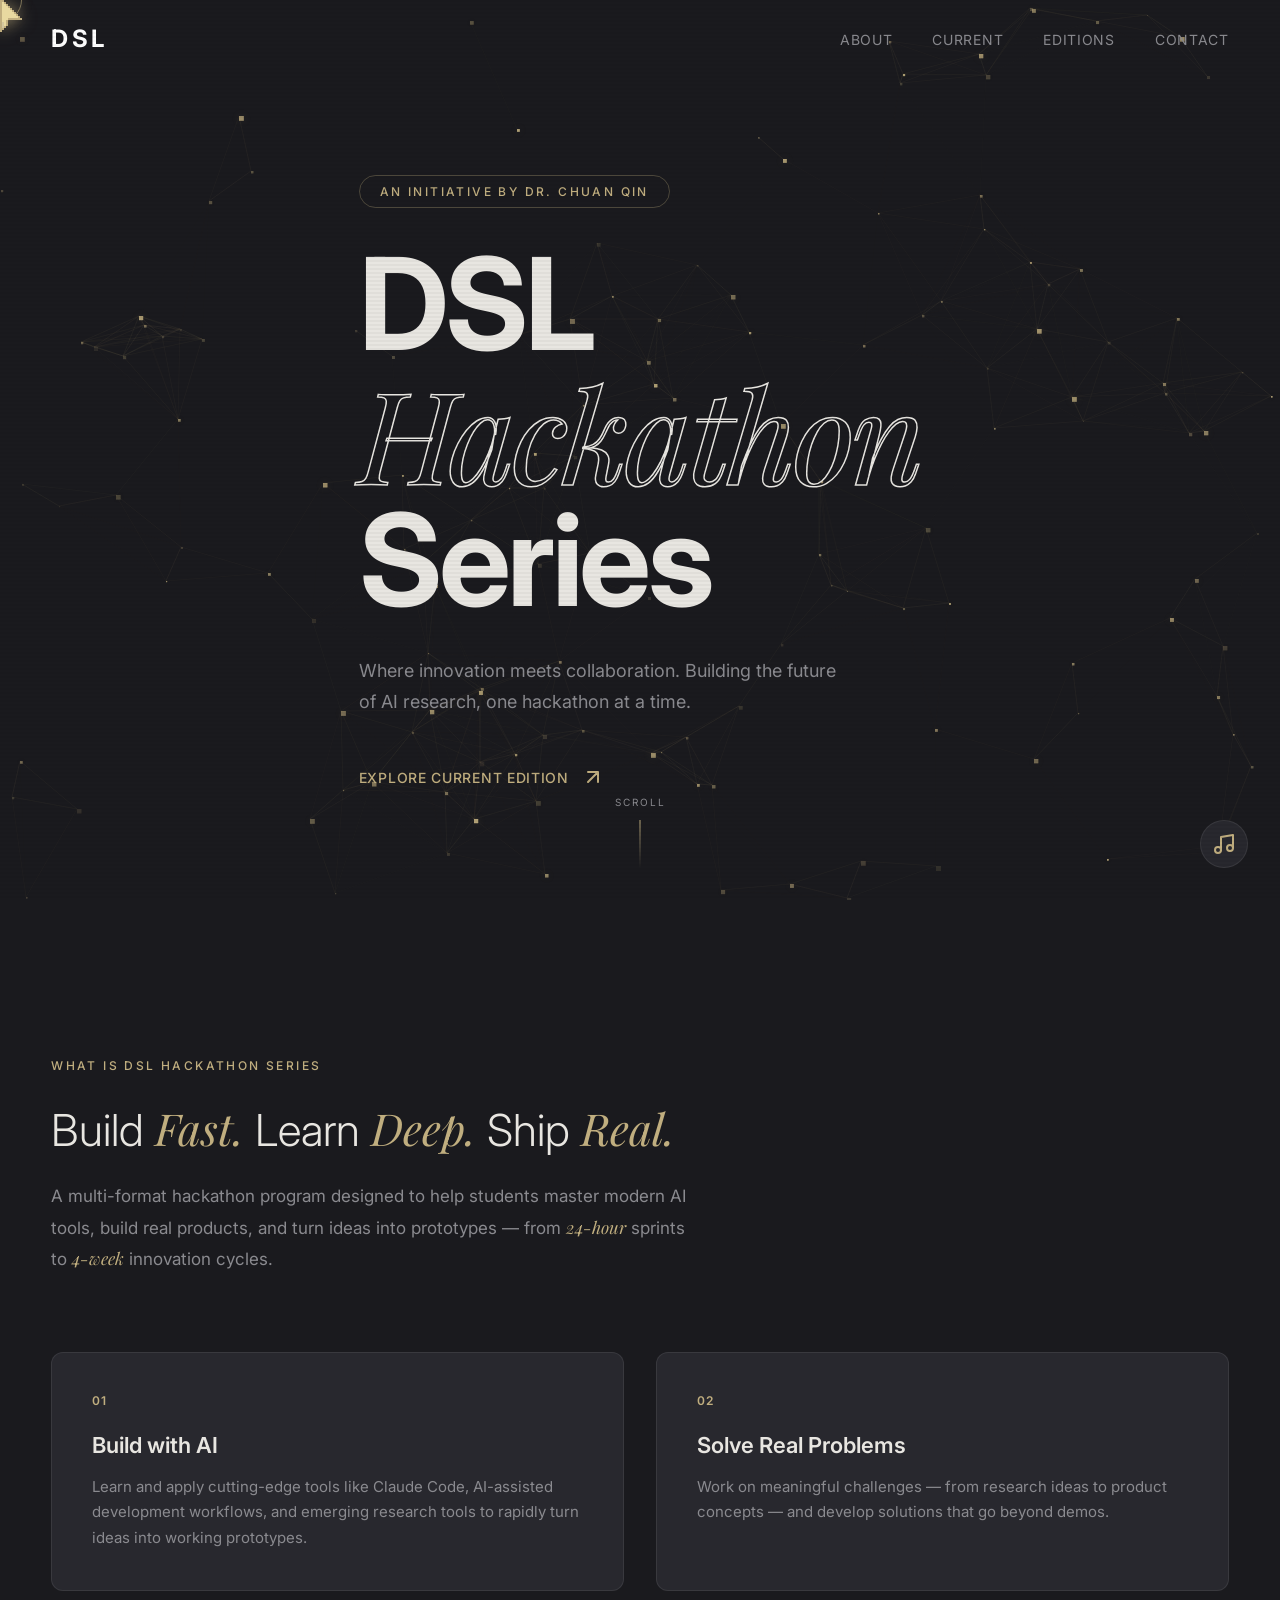
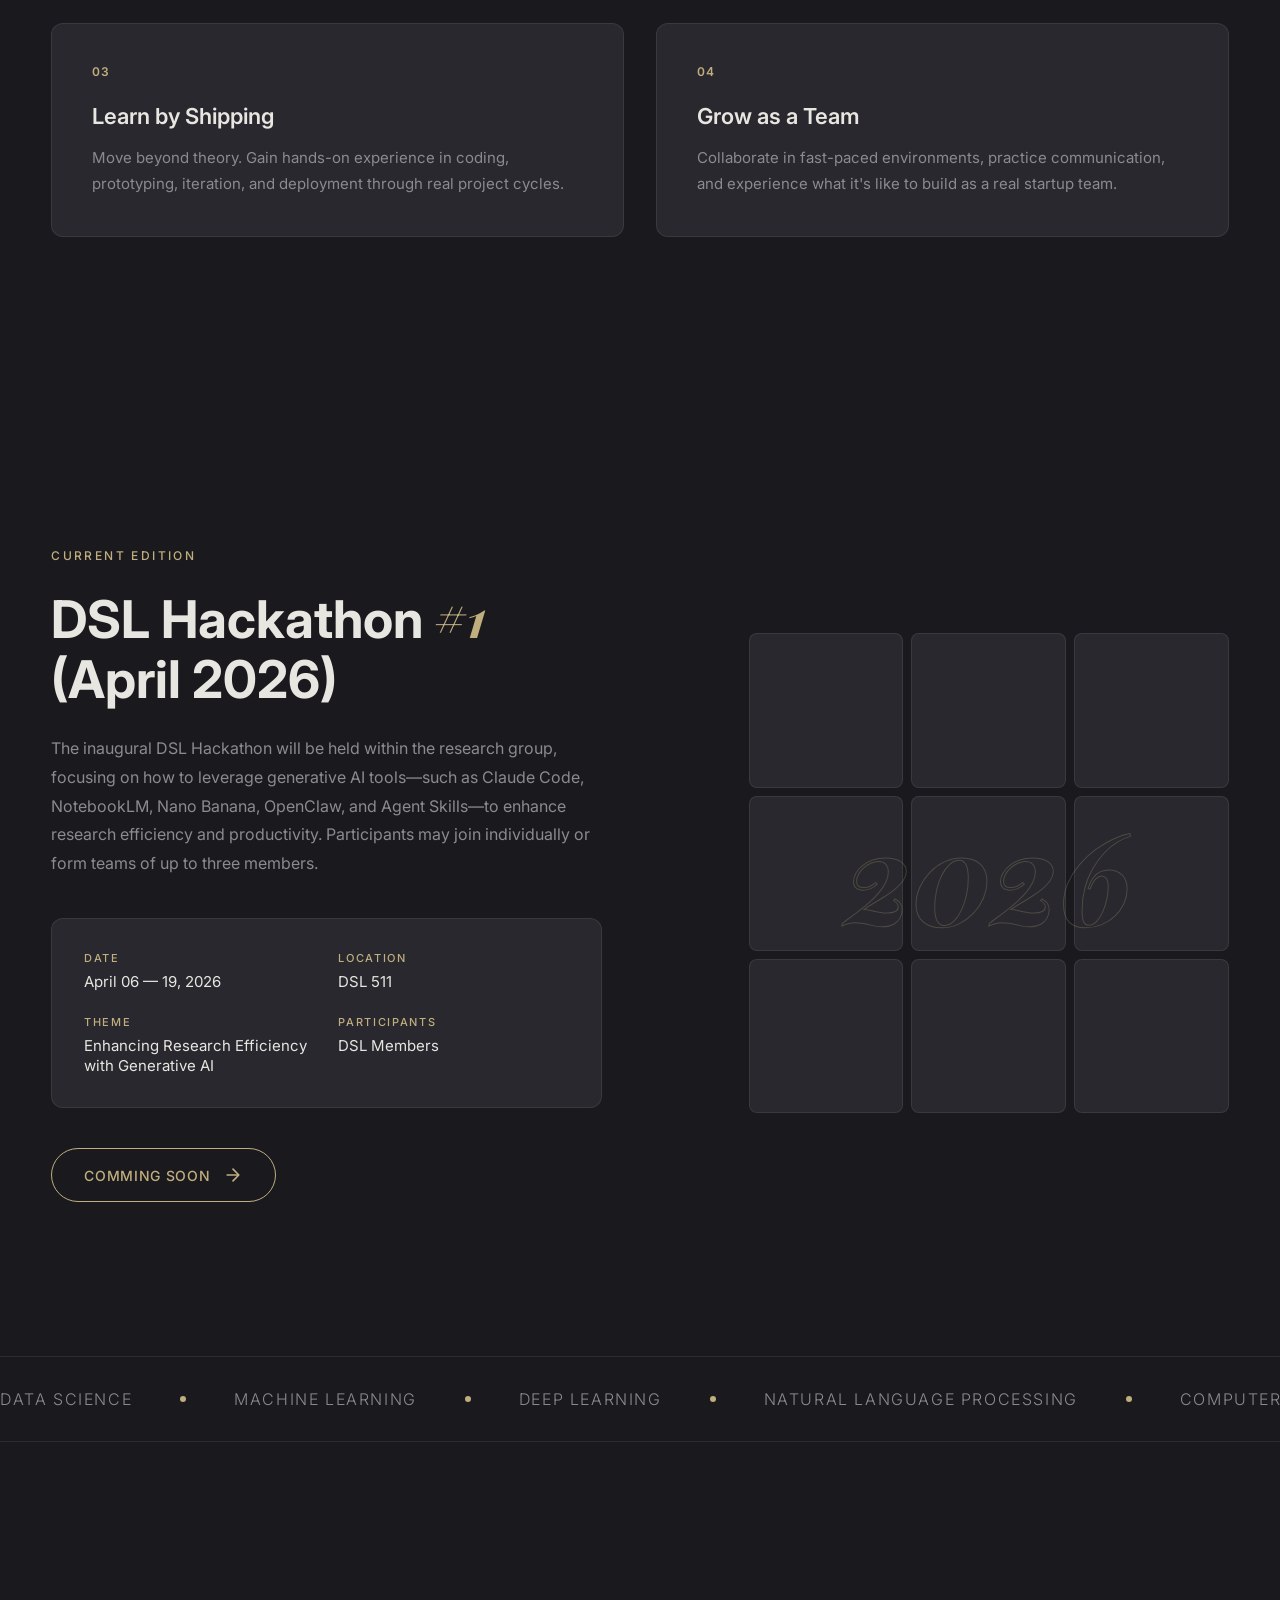
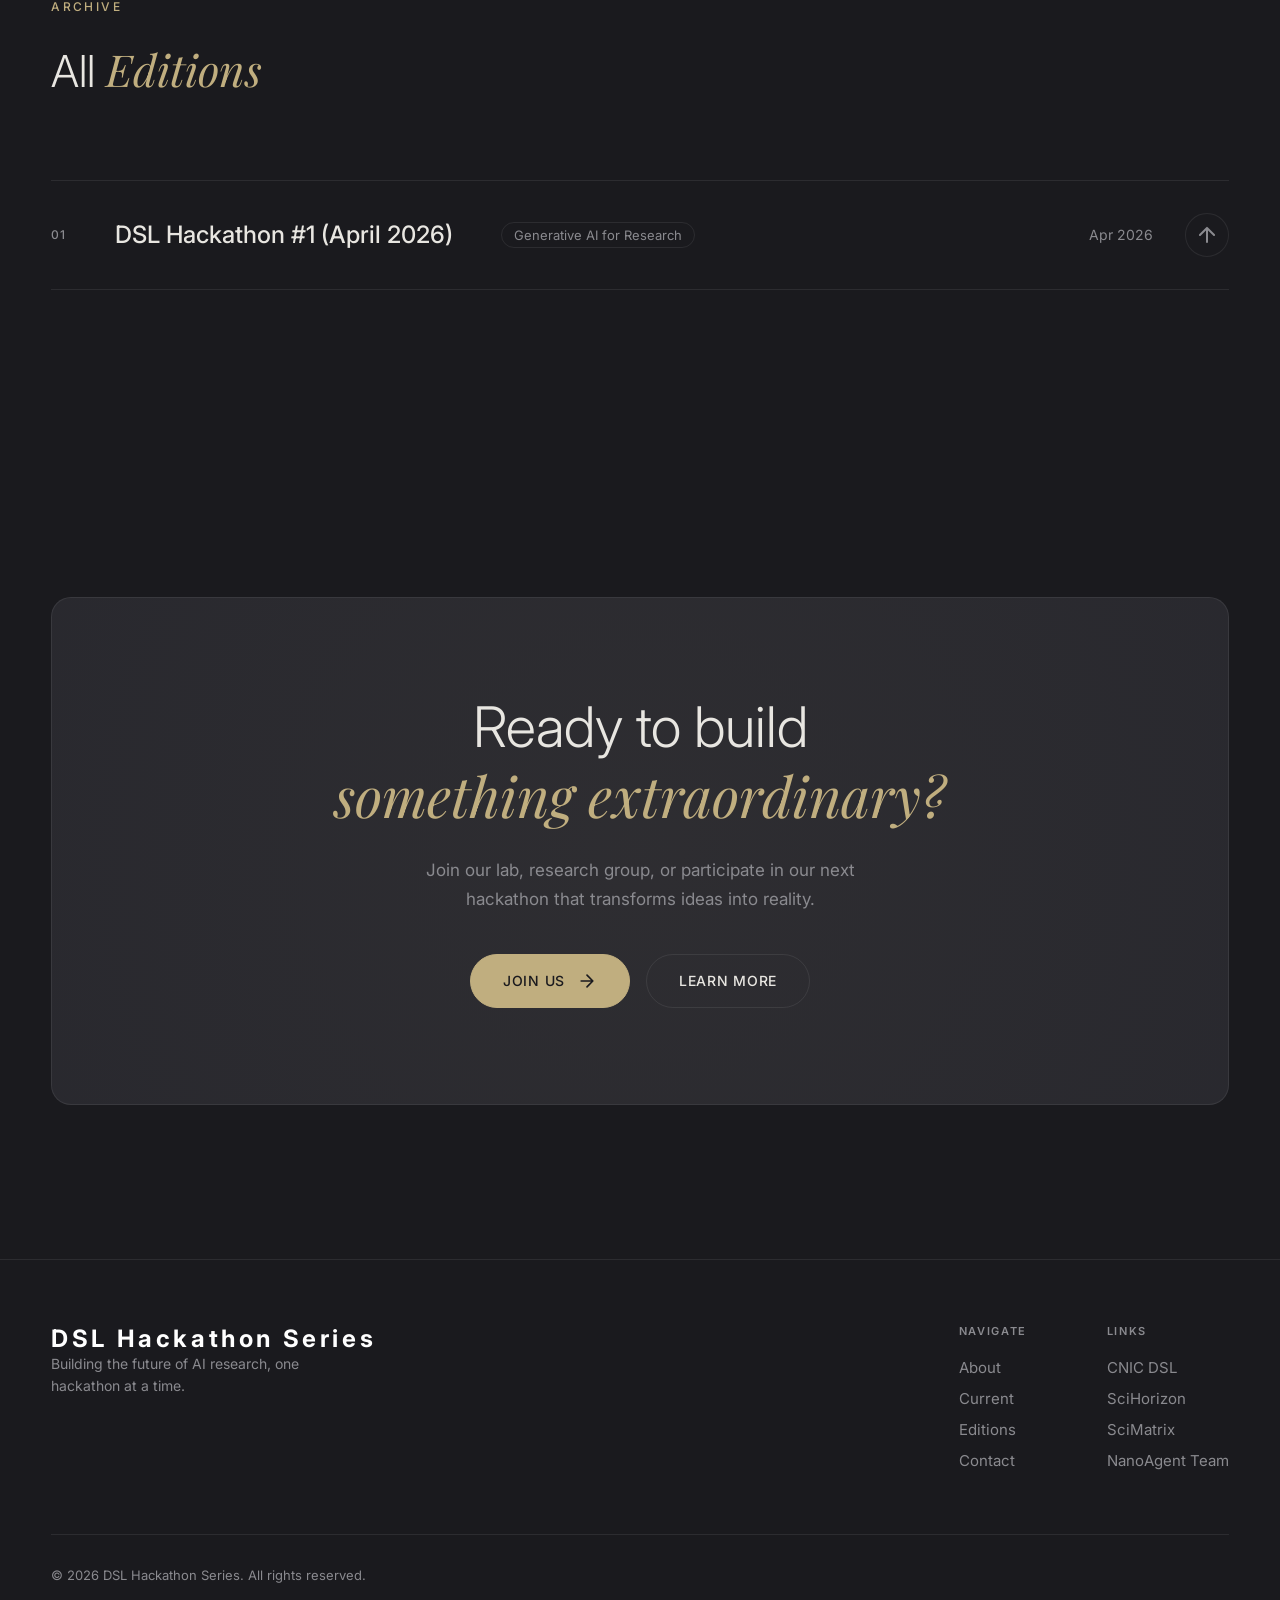
==== index.html @ d3793df6 "Add edition detail page for Hackathon #1 - Create editions/1.html with hero, placeholder cover image" ====
<!DOCTYPE html>
<html lang="en">
<head>
  <meta charset="UTF-8">
  <meta name="viewport" content="width=device-width, initial-scale=1.0">
  <title>DSL Hackathon Series</title>
  <link rel="stylesheet" href="assets/css/style.css">
  <link rel="preconnect" href="https://fonts.googleapis.com">
  <link rel="preconnect" href="https://fonts.gstatic.com" crossorigin>
  <link href="https://fonts.googleapis.com/css2?family=Inter:wght@300;400;500;600;700&family=Playfair+Display:ital,wght@0,400;0,700;1,400&display=swap" rel="stylesheet">
</head>
<body>
  <!-- Pixel Arrow Cursor -->
  <div class="cursor-pixel" id="cursorPixel">
    <svg viewBox="0 0 12 18" fill="none" xmlns="http://www.w3.org/2000/svg" shape-rendering="crispEdges">
      <!-- Classic arrow cursor — gold pixel style, tip at (1,0) -->
      <rect x="1" y="0" width="1" height="1" fill="#C0AE7F"/>
      <rect x="1" y="1" width="1" height="1" fill="#C0AE7F"/>
      <rect x="2" y="1" width="1" height="1" fill="#C0AE7F"/>
      <rect x="1" y="2" width="1" height="1" fill="#C0AE7F"/>
      <rect x="2" y="2" width="1" height="1" fill="#e8d9a0"/>
      <rect x="3" y="2" width="1" height="1" fill="#C0AE7F"/>
      <rect x="1" y="3" width="1" height="1" fill="#C0AE7F"/>
      <rect x="2" y="3" width="1" height="1" fill="#e8d9a0"/>
      <rect x="3" y="3" width="1" height="1" fill="#e8d9a0"/>
      <rect x="4" y="3" width="1" height="1" fill="#C0AE7F"/>
      <rect x="1" y="4" width="1" height="1" fill="#C0AE7F"/>
      <rect x="2" y="4" width="1" height="1" fill="#e8d9a0"/>
      <rect x="3" y="4" width="1" height="1" fill="#e8d9a0"/>
      <rect x="4" y="4" width="1" height="1" fill="#e8d9a0"/>
      <rect x="5" y="4" width="1" height="1" fill="#C0AE7F"/>
      <rect x="1" y="5" width="1" height="1" fill="#C0AE7F"/>
      <rect x="2" y="5" width="1" height="1" fill="#e8d9a0"/>
      <rect x="3" y="5" width="1" height="1" fill="#e8d9a0"/>
      <rect x="4" y="5" width="1" height="1" fill="#e8d9a0"/>
      <rect x="5" y="5" width="1" height="1" fill="#e8d9a0"/>
      <rect x="6" y="5" width="1" height="1" fill="#C0AE7F"/>
      <rect x="1" y="6" width="1" height="1" fill="#C0AE7F"/>
      <rect x="2" y="6" width="1" height="1" fill="#e8d9a0"/>
      <rect x="3" y="6" width="1" height="1" fill="#e8d9a0"/>
      <rect x="4" y="6" width="1" height="1" fill="#e8d9a0"/>
      <rect x="5" y="6" width="1" height="1" fill="#e8d9a0"/>
      <rect x="6" y="6" width="1" height="1" fill="#e8d9a0"/>
      <rect x="7" y="6" width="1" height="1" fill="#C0AE7F"/>
      <rect x="1" y="7" width="1" height="1" fill="#C0AE7F"/>
      <rect x="2" y="7" width="1" height="1" fill="#e8d9a0"/>
      <rect x="3" y="7" width="1" height="1" fill="#e8d9a0"/>
      <rect x="4" y="7" width="1" height="1" fill="#e8d9a0"/>
      <rect x="5" y="7" width="1" height="1" fill="#e8d9a0"/>
      <rect x="6" y="7" width="1" height="1" fill="#e8d9a0"/>
      <rect x="7" y="7" width="1" height="1" fill="#e8d9a0"/>
      <rect x="8" y="7" width="1" height="1" fill="#C0AE7F"/>
      <rect x="1" y="8" width="1" height="1" fill="#C0AE7F"/>
      <rect x="2" y="8" width="1" height="1" fill="#e8d9a0"/>
      <rect x="3" y="8" width="1" height="1" fill="#e8d9a0"/>
      <rect x="4" y="8" width="1" height="1" fill="#e8d9a0"/>
      <rect x="5" y="8" width="1" height="1" fill="#e8d9a0"/>
      <rect x="6" y="8" width="1" height="1" fill="#e8d9a0"/>
      <rect x="7" y="8" width="1" height="1" fill="#e8d9a0"/>
      <rect x="8" y="8" width="1" height="1" fill="#e8d9a0"/>
      <rect x="9" y="8" width="1" height="1" fill="#C0AE7F"/>
      <rect x="1" y="9" width="1" height="1" fill="#C0AE7F"/>
      <rect x="2" y="9" width="1" height="1" fill="#e8d9a0"/>
      <rect x="3" y="9" width="1" height="1" fill="#e8d9a0"/>
      <rect x="4" y="9" width="1" height="1" fill="#e8d9a0"/>
      <rect x="5" y="9" width="1" height="1" fill="#e8d9a0"/>
      <rect x="6" y="9" width="1" height="1" fill="#e8d9a0"/>
      <rect x="7" y="9" width="1" height="1" fill="#e8d9a0"/>
      <rect x="8" y="9" width="1" height="1" fill="#e8d9a0"/>
      <rect x="9" y="9" width="1" height="1" fill="#e8d9a0"/>
      <rect x="10" y="9" width="1" height="1" fill="#C0AE7F"/>
      <!-- Bottom of arrow body — collapses back -->
      <rect x="1" y="10" width="1" height="1" fill="#C0AE7F"/>
      <rect x="2" y="10" width="1" height="1" fill="#e8d9a0"/>
      <rect x="3" y="10" width="1" height="1" fill="#e8d9a0"/>
      <rect x="4" y="10" width="1" height="1" fill="#e8d9a0"/>
      <rect x="5" y="10" width="1" height="1" fill="#C0AE7F"/>
      <rect x="6" y="10" width="1" height="1" fill="#C0AE7F"/>
      <rect x="7" y="10" width="1" height="1" fill="#C0AE7F"/>
      <rect x="8" y="10" width="1" height="1" fill="#C0AE7F"/>
      <rect x="9" y="10" width="1" height="1" fill="#C0AE7F"/>
      <rect x="10" y="10" width="1" height="1" fill="#C0AE7F"/>
      <rect x="11" y="10" width="1" height="1" fill="#C0AE7F"/>
      <!-- Tail shaft -->
      <rect x="1" y="11" width="1" height="1" fill="#C0AE7F"/>
      <rect x="2" y="11" width="1" height="1" fill="#e8d9a0"/>
      <rect x="3" y="11" width="1" height="1" fill="#e8d9a0"/>
      <rect x="4" y="11" width="1" height="1" fill="#C0AE7F"/>
      <rect x="1" y="12" width="1" height="1" fill="#C0AE7F"/>
      <rect x="2" y="12" width="1" height="1" fill="#d4c79e"/>
      <rect x="3" y="12" width="1" height="1" fill="#e8d9a0"/>
      <rect x="4" y="12" width="1" height="1" fill="#C0AE7F"/>
      <rect x="1" y="13" width="1" height="1" fill="#C0AE7F"/>
      <rect x="2" y="13" width="1" height="1" fill="#d4c79e"/>
      <rect x="3" y="13" width="1" height="1" fill="#e8d9a0"/>
      <rect x="4" y="13" width="1" height="1" fill="#C0AE7F"/>
      <rect x="1" y="14" width="1" height="1" fill="#C0AE7F"/>
      <rect x="2" y="14" width="1" height="1" fill="#d4c79e"/>
      <rect x="3" y="14" width="1" height="1" fill="#C0AE7F"/>
      <rect x="1" y="15" width="1" height="1" fill="#C0AE7F"/>
      <rect x="2" y="15" width="1" height="1" fill="#C0AE7F"/>
      <rect x="1" y="16" width="1" height="1" fill="#C0AE7F"/>
    </svg>
  </div>
  <!-- Cursor ring follower -->
  <div class="cursor-follower" id="cursorFollower"></div>
  <!-- Cursor trail dots -->
  <div id="cursorTrailContainer"></div>

  <!-- Navigation -->
  <header class="header" id="header">
    <nav class="nav">
      <a href="https://www.bigdatamining.cn/" target="_blank" rel="noopener" class="nav__logo">
        <span class="nav__logo-text">DSL</span>
      </a>
      <ul class="nav__links">
        <li><a href="#about" class="nav__link">About</a></li>
        <li><a href="#current" class="nav__link">Current</a></li>
        <li><a href="#editions" class="nav__link">Editions</a></li>
        <li><a href="#contact" class="nav__link">Contact</a></li>
      </ul>
      <button class="nav__menu-btn" id="menuBtn" aria-label="Toggle menu">
        <span></span>
        <span></span>
      </button>
    </nav>
  </header>

  <!-- Mobile Menu Overlay -->
  <div class="mobile-menu" id="mobileMenu">
    <ul class="mobile-menu__links">
      <li><a href="#about" class="mobile-menu__link">About</a></li>
      <li><a href="#current" class="mobile-menu__link">Current</a></li>
      <li><a href="#editions" class="mobile-menu__link">Editions</a></li>
      <li><a href="#contact" class="mobile-menu__link">Contact</a></li>
    </ul>
  </div>

  <!-- Hero Section -->
  <section class="hero" id="hero">
    <div class="hero__bg">
      <canvas id="heroCanvas"></canvas>
    </div>
    <div class="hero__content">
      <a href="https://dylan-qin.github.io/" target="_blank" rel="noopener" class="hero__label reveal-up">An initiative by Dr. Chuan Qin</a>
      <h1 class="hero__title">
        <span class="reveal-up" style="--delay: 0.1s">DSL</span>
        <span class="reveal-up hero__title--outline" style="--delay: 0.2s">Hackathon</span>
        <span class="reveal-up" style="--delay: 0.3s">Series</span>
      </h1>
      <p class="hero__subtitle reveal-up" style="--delay: 0.5s">
        Where innovation meets collaboration. Building the future of AI research, one hackathon at a time.
      </p>
      <a href="#current" class="hero__cta reveal-up" style="--delay: 0.7s">
        <span>Explore Current Edition</span>
        <svg width="24" height="24" viewBox="0 0 24 24" fill="none">
          <path d="M7 17L17 7M17 7H7M17 7V17" stroke="currentColor" stroke-width="2" stroke-linecap="round" stroke-linejoin="round"/>
        </svg>
      </a>
    </div>
    <div class="hero__scroll-indicator">
      <span>Scroll</span>
      <div class="hero__scroll-line"></div>
    </div>
  </section>

  <!-- About Section -->
  <section class="section about" id="about">
    <div class="container">
      <div class="section__header">
        <span class="section__label reveal-up">What is DSL Hackathon Series</span>
        <h2 class="section__title reveal-up" style="--delay: 0.1s">
          Build <em>Fast.</em> Learn <em>Deep.</em> Ship <em>Real.</em>
        </h2>
        <p class="section__desc reveal-up" style="--delay: 0.15s">
          A multi-format hackathon program designed to help students master modern AI tools, build real products, and turn ideas into prototypes — from <em>24-hour</em> sprints to <em>4-week</em> innovation cycles.
        </p>
      </div>
      <div class="about__grid">
        <div class="about__card reveal-up" style="--delay: 0.2s">
          <div class="about__card-number">01</div>
          <h3 class="about__card-title">Build with AI</h3>
          <p class="about__card-text">Learn and apply cutting-edge tools like Claude Code, AI-assisted development workflows, and emerging research tools to rapidly turn ideas into working prototypes.</p>
        </div>
        <div class="about__card reveal-up" style="--delay: 0.3s">
          <div class="about__card-number">02</div>
          <h3 class="about__card-title">Solve Real Problems</h3>
          <p class="about__card-text">Work on meaningful challenges — from research ideas to product concepts — and develop solutions that go beyond demos.</p>
        </div>
        <div class="about__card reveal-up" style="--delay: 0.4s">
          <div class="about__card-number">03</div>
          <h3 class="about__card-title">Learn by Shipping</h3>
          <p class="about__card-text">Move beyond theory. Gain hands-on experience in coding, prototyping, iteration, and deployment through real project cycles.</p>
        </div>
        <div class="about__card reveal-up" style="--delay: 0.5s">
          <div class="about__card-number">04</div>
          <h3 class="about__card-title">Grow as a Team</h3>
          <p class="about__card-text">Collaborate in fast-paced environments, practice communication, and experience what it's like to build as a real startup team.</p>
        </div>
      </div>
    </div>
  </section>

  <!-- Current Hackathon Section -->
  <section class="section current" id="current">
    <div class="container">
      <div class="current__layout">
        <div class="current__info">
          <span class="section__label reveal-up">Current Edition</span>
          <h2 class="current__title reveal-up" style="--delay: 0.1s">
            DSL Hackathon <span class="text-gold">#1</span> (April 2026)
          </h2>
          <p class="current__desc reveal-up" style="--delay: 0.2s">
            The inaugural DSL Hackathon will be held within the research group, focusing on how to leverage generative AI tools—such as Claude Code, NotebookLM, Nano Banana, OpenClaw, and Agent Skills—to enhance research efficiency and productivity. Participants may join individually or form teams of up to three members.
          </p>
          <div class="current__details reveal-up" style="--delay: 0.3s">
            <div class="current__detail">
              <span class="current__detail-label">Date</span>
              <span class="current__detail-value">April 06 — 19, 2026</span>
            </div>
            <div class="current__detail">
              <span class="current__detail-label">Location</span>
              <span class="current__detail-value">DSL 511</span>
            </div>
            <div class="current__detail">
              <span class="current__detail-label">Theme</span>
              <span class="current__detail-value">Enhancing Research Efficiency with Generative AI</span>
            </div>
            <div class="current__detail">
              <span class="current__detail-label">Participants</span>
              <span class="current__detail-value">DSL Members</span>
            </div>
          </div>
          <a href="#" class="btn reveal-up" style="--delay: 0.4s">
            <!-- <span>Register Now</span> -->
             <span>Comming Soon</span>
            <svg width="20" height="20" viewBox="0 0 24 24" fill="none">
              <path d="M5 12H19M19 12L12 5M19 12L12 19" stroke="currentColor" stroke-width="2" stroke-linecap="round" stroke-linejoin="round"/>
            </svg>
          </a>
        </div>
        <div class="current__visual reveal-up" style="--delay: 0.3s">
          <div class="current__visual-inner">
            <div class="current__visual-grid">
              <div class="current__visual-cell" style="--i:0"></div>
              <div class="current__visual-cell" style="--i:1"></div>
              <div class="current__visual-cell" style="--i:2"></div>
              <div class="current__visual-cell" style="--i:3"></div>
              <div class="current__visual-cell" style="--i:4"></div>
              <div class="current__visual-cell" style="--i:5"></div>
              <div class="current__visual-cell" style="--i:6"></div>
              <div class="current__visual-cell" style="--i:7"></div>
              <div class="current__visual-cell" style="--i:8"></div>
            </div>
            <div class="current__visual-overlay">
              <span class="current__visual-year">2026</span>
            </div>
          </div>
        </div>
      </div>
    </div>
  </section>

  <!-- Marquee Section -->
  <section class="marquee">
    <div class="marquee__track">
      <div class="marquee__content">
        <span>Data Science</span>
        <span class="marquee__dot"></span>
        <span>Machine Learning</span>
        <span class="marquee__dot"></span>
        <span>Deep Learning</span>
        <span class="marquee__dot"></span>
        <span>Natural Language Processing</span>
        <span class="marquee__dot"></span>
        <span>Computer Vision</span>
        <span class="marquee__dot"></span>
        <span>AI Ethics</span>
        <span class="marquee__dot"></span>
        <span>Claude Code</span>
        <span class="marquee__dot"></span>
        <span>OpenAI Codex</span>
        <span class="marquee__dot"></span>
        <span>Multi-Agent Systems</span>
        <span class="marquee__dot"></span>
        <span>OpenClaw</span>
        <span class="marquee__dot"></span>
        <span>Large Foundation Model</span>
        <span class="marquee__dot"></span>
        <span>Embodied AI</span>
        <span class="marquee__dot"></span>
      </div>
    </div>
  </section>

  <!-- Editions Section -->
  <section class="section editions" id="editions">
    <div class="container">
      <div class="section__header">
        <span class="section__label reveal-up">Archive</span>
        <h2 class="section__title reveal-up" style="--delay: 0.1s">
          All <em>Editions</em>
        </h2>
      </div>
      <div class="editions__list">
        <a href="editions/1.html" class="edition-card reveal-up" style="--delay: 0.15s" data-year="2026">
          <div class="edition-card__left">
            <span class="edition-card__number">01</span>
            <h3 class="edition-card__title">DSL Hackathon #1 (April 2026)</h3>
            <span class="edition-card__theme">Generative AI for Research</span>
          </div>
          <div class="edition-card__right">
            <span class="edition-card__date">Apr 2026</span>
            <div class="edition-card__arrow">
              <svg width="24" height="24" viewBox="0 0 24 24" fill="none">
                <path d="M7 17L17 7M17 7H7M17 7V17" stroke="currentColor" stroke-width="2" stroke-linecap="round" stroke-linejoin="round"/>
              </svg>
            </div>
          </div>
        </a>
      </div>
    </div>
  </section>

  <!-- Stats Section
  <section class="section stats">
    <div class="container">
      <div class="stats__grid">
        <div class="stats__item reveal-up" style="--delay: 0.1s">
          <span class="stats__number" data-target="6">0</span>
          <span class="stats__label">Editions</span>
        </div>
        <div class="stats__item reveal-up" style="--delay: 0.2s">
          <span class="stats__number" data-target="850">0</span>
          <span class="stats__suffix">+</span>
          <span class="stats__label">Participants</span>
        </div>
        <div class="stats__item reveal-up" style="--delay: 0.3s">
          <span class="stats__number" data-target="120">0</span>
          <span class="stats__suffix">+</span>
          <span class="stats__label">Projects Built</span>
        </div>
        <div class="stats__item reveal-up" style="--delay: 0.4s">
          <span class="stats__number" data-target="50">0</span>
          <span class="stats__suffix">+</span>
          <span class="stats__label">Mentors</span>
        </div>
      </div>
    </div>
  </section> -->

  <!-- Contact / CTA Section -->
  <section class="section cta" id="contact">
    <div class="container">
      <div class="cta__inner reveal-up">
        <h2 class="cta__title">Ready to build <br><em>something extraordinary?</em></h2>
        <p class="cta__text">Join our lab, research group, or participate in our next hackathon that transforms ideas into reality.</p>
        <div class="cta__actions">
          <a href="mailto:dsl@cnic.cn" class="btn btn--primary">
            <span>Join Us</span>
            <svg width="20" height="20" viewBox="0 0 24 24" fill="none">
              <path d="M5 12H19M19 12L12 5M19 12L12 19" stroke="currentColor" stroke-width="2" stroke-linecap="round" stroke-linejoin="round"/>
            </svg>
          </a>
          <a href="mailto:chuanqin0426@gmail.com" class="btn btn--outline">
            <span>Learn More</span>
          </a>
        </div>
      </div>
    </div>
  </section>

  <!-- Footer -->
  <footer class="footer">
    <div class="container">
      <div class="footer__top">
        <div class="footer__brand">
          <!-- <a href="https://www.bigdatamining.cn/" class="footer__logo"> -->
            <span class="nav__logo-text">DSL Hackathon Series</span>
          <!-- </a> -->
          <p class="footer__tagline">Building the future of AI research, one hackathon at a time.</p>
        </div>
        <div class="footer__links">
          <div class="footer__col">
            <h4 class="footer__col-title">Navigate</h4>
            <a href="#about">About</a>
            <a href="#current">Current</a>
            <a href="#editions">Editions</a>
            <a href="#contact">Contact</a>
          </div>
          <div class="footer__col">
            <h4 class="footer__col-title">Links</h4>
            <a href="https://www.bigdatamining.cn/" target="_blank" rel="noopener">CNIC DSL</a>
            <a href="https://www.scihorizon.cn/" target="_blank" rel="noopener">SciHorizon</a>
            <a href="https://www.scimatrix.cn/" target="_blank" rel="noopener">SciMatrix</a>
            <a href="https://nanoagentteam.github.io/" target="_blank" rel="noopener">NanoAgent Team</a>
          </div>
        </div>
      </div>
      <div class="footer__bottom">
        <span>&copy; 2026 DSL Hackathon Series. All rights reserved.</span>
      </div>
    </div>
  </footer>

  <!-- Background Music: Dr. Mario Fever -->
  <audio id="bgMusic" loop preload="auto">
    <source src="assets/audio/fever.mp3" type="audio/mpeg">
  </audio>
  <button class="music-toggle" id="musicToggle" aria-label="Toggle music">
    <svg class="music-icon-on" width="24" height="24" viewBox="0 0 24 24" fill="none">
      <path d="M9 18V5l12-2v13" stroke="currentColor" stroke-width="2" stroke-linecap="round" stroke-linejoin="round"/>
      <circle cx="6" cy="18" r="3" stroke="currentColor" stroke-width="2"/>
      <circle cx="18" cy="16" r="3" stroke="currentColor" stroke-width="2"/>
    </svg>
    <svg class="music-icon-off" width="24" height="24" viewBox="0 0 24 24" fill="none" style="display:none">
      <path d="M9 18V5l12-2v13" stroke="currentColor" stroke-width="2" stroke-linecap="round" stroke-linejoin="round" opacity="0.3"/>
      <circle cx="6" cy="18" r="3" stroke="currentColor" stroke-width="2" opacity="0.3"/>
      <circle cx="18" cy="16" r="3" stroke="currentColor" stroke-width="2" opacity="0.3"/>
      <line x1="3" y1="3" x2="21" y2="21" stroke="currentColor" stroke-width="2" stroke-linecap="round"/>
    </svg>
  </button>

  <script src="assets/js/main.js"></script>
</body>
</html>
---- assets/css/style.css ----
/* ========================================
   DSL Hackathon Series — EPIC-inspired Design
   Color palette: Dark charcoal #1a1a1e, Gold accent #C0AE7F
   ======================================== */

/* ---------- Reset & Base ---------- */
*, *::before, *::after {
  margin: 0;
  padding: 0;
  box-sizing: border-box;
}

:root {
  --bg: #1a1a1e;
  --bg-light: #232328;
  --bg-card: #28282e;
  --text: #e8e6e1;
  --text-muted: #8a8a8f;
  --gold: #C0AE7F;
  --gold-light: #d4c79e;
  --white: #ffffff;
  --border: rgba(255, 255, 255, 0.08);
  --font-sans: 'Inter', -apple-system, BlinkMacSystemFont, sans-serif;
  --font-serif: 'Playfair Display', Georgia, serif;
  --ease: cubic-bezier(0.16, 1, 0.3, 1);
  --ease-out: cubic-bezier(0.33, 1, 0.68, 1);
}

html {
  scroll-behavior: smooth;
  font-size: 16px;
}

body {
  font-family: var(--font-sans);
  background: var(--bg);
  color: var(--text);
  overflow-x: hidden;
  -webkit-font-smoothing: antialiased;
  -moz-osx-font-smoothing: grayscale;
}

a {
  text-decoration: none;
  color: inherit;
}

img {
  max-width: 100%;
  display: block;
}

em {
  font-family: var(--font-serif);
  font-style: italic;
  color: var(--gold);
}

.container {
  max-width: 1280px;
  margin: 0 auto;
  padding: 0 clamp(1.5rem, 4vw, 4rem);
}

/* ---------- Global Pixel Cursor ---------- */
body, body * {
  cursor: none !important;
}

/* ---------- Pixel Mouse Cursor ---------- */
.cursor-pixel {
  position: fixed;
  pointer-events: none;
  z-index: 10000;
  transform: translate(-2px, -2px);
  image-rendering: pixelated;
  transition: none;
}

.cursor-pixel svg {
  width: 24px;
  height: 36px;
  filter: drop-shadow(0 0 8px rgba(192, 174, 127, 0.7));
  transition: filter 0.2s ease, transform 0.2s ease;
}

.cursor-pixel.hover svg {
  filter: drop-shadow(0 0 12px rgba(192, 174, 127, 1)) drop-shadow(0 0 24px rgba(192, 174, 127, 0.4));
  transform: scale(1.15);
}

/* ---------- Cursor Trail / Glitch Ring ---------- */
.cursor-follower {
  position: fixed;
  width: 44px;
  height: 44px;
  border: 1.5px solid var(--gold);
  border-radius: 50%;
  pointer-events: none;
  z-index: 9998;
  transform: translate(-50%, -50%) scale(0);
  transition: width 0.3s var(--ease), height 0.3s var(--ease), border-color 0.3s ease, opacity 0.3s ease;
  opacity: 0;
  box-shadow: 0 0 15px rgba(192, 174, 127, 0.15), inset 0 0 15px rgba(192, 174, 127, 0.05);
}

.cursor-follower.active {
  transform: translate(-50%, -50%) scale(1);
  opacity: 0.6;
}

.cursor-follower.hover {
  width: 72px;
  height: 72px;
  border-color: var(--gold-light);
  opacity: 0.9;
  box-shadow: 0 0 30px rgba(192, 174, 127, 0.25), inset 0 0 20px rgba(192, 174, 127, 0.08);
}

/* ---------- Hacker Scanline Overlay ---------- */
body::after {
  content: '';
  position: fixed;
  inset: 0;
  z-index: 9990;
  pointer-events: none;
  background: repeating-linear-gradient(
    0deg,
    transparent,
    transparent 2px,
    rgba(0, 0, 0, 0.03) 2px,
    rgba(0, 0, 0, 0.03) 4px
  );
}

/* ---------- Cursor Glitch Trail Particles ---------- */
.cursor-trail-dot {
  position: fixed;
  width: 3px;
  height: 3px;
  background: var(--gold);
  pointer-events: none;
  z-index: 9997;
  opacity: 0;
  image-rendering: pixelated;
}

@media (pointer: coarse) {
  body, body * { cursor: auto !important; }
  .cursor-pixel,
  .cursor-follower,
  .cursor-trail-dot { display: none; }
  body::after { display: none; }
}

/* ---------- Header ---------- */
.header {
  position: fixed;
  top: 0;
  left: 0;
  right: 0;
  z-index: 100;
  padding: 1.5rem 0;
  transition: background 0.4s ease, padding 0.4s ease, backdrop-filter 0.4s ease;
}

.header.scrolled {
  background: rgba(26, 26, 30, 0.85);
  backdrop-filter: blur(20px);
  -webkit-backdrop-filter: blur(20px);
  padding: 1rem 0;
  border-bottom: 1px solid var(--border);
}

.nav {
  max-width: 1280px;
  margin: 0 auto;
  padding: 0 clamp(1.5rem, 4vw, 4rem);
  display: flex;
  align-items: center;
  justify-content: space-between;
}

.nav__logo {
  display: flex;
  align-items: center;
  gap: 0.25rem;
  z-index: 101;
}

.nav__logo-text {
  font-size: 1.5rem;
  font-weight: 700;
  letter-spacing: 0.15em;
  color: var(--white);
}

.nav__logo-dot {
  width: 8px;
  height: 8px;
  background: var(--gold);
  border-radius: 50%;
  display: inline-block;
}

.nav__links {
  display: flex;
  list-style: none;
  gap: 2.5rem;
}

.nav__link {
  font-size: 0.875rem;
  font-weight: 400;
  letter-spacing: 0.05em;
  text-transform: uppercase;
  color: var(--text-muted);
  transition: color 0.3s ease;
  position: relative;
}

.nav__link::after {
  content: '';
  position: absolute;
  bottom: -4px;
  left: 0;
  width: 0;
  height: 1px;
  background: var(--gold);
  transition: width 0.4s var(--ease);
}

.nav__link:hover {
  color: var(--white);
}

.nav__link:hover::after {
  width: 100%;
}

.nav__menu-btn {
  display: none;
  flex-direction: column;
  gap: 6px;
  background: none;
  border: none;
  cursor: pointer;
  padding: 8px;
  z-index: 101;
}

.nav__menu-btn span {
  display: block;
  width: 28px;
  height: 2px;
  background: var(--white);
  transition: transform 0.3s ease, opacity 0.3s ease;
}

.nav__menu-btn.active span:first-child {
  transform: translateY(4px) rotate(45deg);
}

.nav__menu-btn.active span:last-child {
  transform: translateY(-4px) rotate(-45deg);
}

/* ---------- Mobile Menu ---------- */
.mobile-menu {
  position: fixed;
  inset: 0;
  background: var(--bg);
  z-index: 99;
  display: flex;
  align-items: center;
  justify-content: center;
  opacity: 0;
  pointer-events: none;
  transition: opacity 0.4s ease;
}

.mobile-menu.active {
  opacity: 1;
  pointer-events: all;
}

.mobile-menu__links {
  list-style: none;
  text-align: center;
  display: flex;
  flex-direction: column;
  gap: 2rem;
}

.mobile-menu__link {
  font-size: 2.5rem;
  font-weight: 300;
  letter-spacing: 0.05em;
  color: var(--text);
  transition: color 0.3s ease;
}

.mobile-menu__link:hover {
  color: var(--gold);
}

/* ---------- Hero Section ---------- */
.hero {
  position: relative;
  min-height: 100vh;
  display: flex;
  align-items: center;
  padding: 8rem 0 4rem;
  overflow: hidden;
}

.hero__bg {
  position: absolute;
  inset: 0;
  z-index: 0;
}

.hero__bg canvas {
  width: 100%;
  height: 100%;
}

.hero__content {
  position: relative;
  z-index: 1;
  max-width: 1280px;
  margin: 0 auto;
  padding: 0 clamp(1.5rem, 4vw, 4rem);
}

.hero__label {
  display: inline-block;
  font-size: 0.75rem;
  font-weight: 500;
  letter-spacing: 0.2em;
  text-transform: uppercase;
  color: var(--gold);
  margin-bottom: 2rem;
  padding: 0.5rem 1.25rem;
  border: 1px solid rgba(192, 174, 127, 0.3);
  border-radius: 100px;
}

.hero__title {
  display: flex;
  flex-direction: column;
  font-size: clamp(3.5rem, 10vw, 8rem);
  font-weight: 700;
  line-height: 1;
  letter-spacing: -0.03em;
  margin-bottom: 2rem;
}

.hero__title span {
  display: block;
}

.hero__title--outline {
  -webkit-text-stroke: 1.5px var(--text);
  color: transparent;
  font-family: var(--font-serif);
  font-weight: 400;
  font-style: italic;
}

.hero__subtitle {
  max-width: 480px;
  font-size: 1.125rem;
  line-height: 1.7;
  color: var(--text-muted);
  margin-bottom: 3rem;
}

.hero__cta {
  display: inline-flex;
  align-items: center;
  gap: 0.75rem;
  font-size: 0.875rem;
  font-weight: 500;
  letter-spacing: 0.05em;
  text-transform: uppercase;
  color: var(--gold);
  transition: gap 0.3s var(--ease);
}

.hero__cta:hover {
  gap: 1.25rem;
}

.hero__cta svg {
  transition: transform 0.3s var(--ease);
}

.hero__cta:hover svg {
  transform: translate(4px, -4px);
}

.hero__scroll-indicator {
  position: absolute;
  bottom: 2rem;
  left: 50%;
  transform: translateX(-50%);
  display: flex;
  flex-direction: column;
  align-items: center;
  gap: 0.75rem;
  z-index: 1;
}

.hero__scroll-indicator span {
  font-size: 0.625rem;
  letter-spacing: 0.2em;
  text-transform: uppercase;
  color: var(--text-muted);
}

.hero__scroll-line {
  width: 1px;
  height: 48px;
  background: linear-gradient(to bottom, var(--gold), transparent);
  animation: scrollPulse 2s ease-in-out infinite;
}

@keyframes scrollPulse {
  0%, 100% { opacity: 0.3; transform: scaleY(0.5); }
  50% { opacity: 1; transform: scaleY(1); }
}

/* ---------- Sections ---------- */
.section {
  padding: clamp(5rem, 12vw, 10rem) 0;
}

.section__header {
  margin-bottom: clamp(3rem, 6vw, 5rem);
}

.section__label {
  display: inline-block;
  font-size: 0.75rem;
  font-weight: 500;
  letter-spacing: 0.2em;
  text-transform: uppercase;
  color: var(--gold);
  margin-bottom: 1.5rem;
}

.section__title {
  font-size: clamp(1.75rem, 4vw, 2.75rem);
  font-weight: 300;
  line-height: 1.4;
  max-width: 700px;
}

.section__desc {
  font-size: 1.0625rem;
  line-height: 1.8;
  color: var(--text-muted);
  max-width: 640px;
  margin-top: 1.25rem;
}

/* ---------- About ---------- */
.about__grid {
  display: grid;
  grid-template-columns: repeat(2, 1fr);
  gap: 2rem;
}

.about__card {
  padding: 2.5rem;
  background: var(--bg-card);
  border: 1px solid var(--border);
  border-radius: 12px;
  transition: transform 0.5s var(--ease), border-color 0.5s ease;
}

.about__card:hover {
  transform: translateY(-8px);
  border-color: rgba(192, 174, 127, 0.2);
}

.about__card-number {
  font-size: 0.75rem;
  font-weight: 600;
  color: var(--gold);
  margin-bottom: 1.5rem;
  letter-spacing: 0.1em;
}

.about__card-title {
  font-size: 1.375rem;
  font-weight: 600;
  margin-bottom: 1rem;
}

.about__card-text {
  font-size: 0.9375rem;
  line-height: 1.7;
  color: var(--text-muted);
}

/* ---------- Current Edition ---------- */
.current__layout {
  display: grid;
  grid-template-columns: 1fr 1fr;
  gap: clamp(3rem, 6vw, 6rem);
  align-items: center;
}

.current__title {
  font-size: clamp(2rem, 4.5vw, 3.25rem);
  font-weight: 700;
  line-height: 1.15;
  margin-bottom: 1.5rem;
}

.text-gold {
  color: var(--gold);
  font-family: var(--font-serif);
  font-style: italic;
}

.current__desc {
  font-size: 1rem;
  line-height: 1.8;
  color: var(--text-muted);
  margin-bottom: 2.5rem;
}

.current__details {
  display: grid;
  grid-template-columns: 1fr 1fr;
  gap: 1.5rem;
  margin-bottom: 2.5rem;
  padding: 2rem;
  background: var(--bg-card);
  border: 1px solid var(--border);
  border-radius: 12px;
}

.current__detail-label {
  display: block;
  font-size: 0.6875rem;
  font-weight: 500;
  letter-spacing: 0.15em;
  text-transform: uppercase;
  color: var(--gold);
  margin-bottom: 0.375rem;
}

.current__detail-value {
  font-size: 0.9375rem;
  font-weight: 400;
  color: var(--text);
}

/* Current Visual */
.current__visual-inner {
  position: relative;
  aspect-ratio: 1;
  max-width: 480px;
  margin-left: auto;
}

.current__visual-grid {
  display: grid;
  grid-template-columns: repeat(3, 1fr);
  gap: 8px;
  width: 100%;
  height: 100%;
}

.current__visual-cell {
  background: var(--bg-card);
  border: 1px solid var(--border);
  border-radius: 8px;
  animation: cellPulse 4s ease-in-out infinite;
  animation-delay: calc(var(--i) * 0.3s);
}

@keyframes cellPulse {
  0%, 100% { background: var(--bg-card); }
  50% { background: rgba(192, 174, 127, 0.08); border-color: rgba(192, 174, 127, 0.15); }
}

.current__visual-overlay {
  position: absolute;
  inset: 0;
  display: flex;
  align-items: center;
  justify-content: center;
}

.current__visual-year {
  font-size: clamp(5rem, 12vw, 8rem);
  font-weight: 700;
  font-family: var(--font-serif);
  font-style: italic;
  color: transparent;
  -webkit-text-stroke: 1px rgba(192, 174, 127, 0.25);
}

/* ---------- Button ---------- */
.btn {
  display: inline-flex;
  align-items: center;
  gap: 0.75rem;
  padding: 1rem 2rem;
  font-size: 0.875rem;
  font-weight: 500;
  letter-spacing: 0.05em;
  text-transform: uppercase;
  border-radius: 100px;
  transition: all 0.4s var(--ease);
  border: 1px solid var(--gold);
  color: var(--gold);
  background: transparent;
  cursor: pointer;
  font-family: var(--font-sans);
}

.btn:hover {
  background: var(--gold);
  color: var(--bg);
}

.btn:hover svg {
  transform: translateX(4px);
}

.btn svg {
  transition: transform 0.3s var(--ease);
}

.btn--primary {
  background: var(--gold);
  color: var(--bg);
}

.btn--primary:hover {
  background: var(--gold-light);
}

.btn--outline {
  border-color: var(--border);
  color: var(--text);
}

.btn--outline:hover {
  border-color: var(--text);
  background: transparent;
  color: var(--white);
}

/* ---------- Marquee ---------- */
.marquee {
  padding: 2rem 0;
  border-top: 1px solid var(--border);
  border-bottom: 1px solid var(--border);
  overflow: hidden;
}

.marquee__track {
  display: flex;
  width: max-content;
  animation: marquee 30s linear infinite;
}

.marquee__content {
  display: flex;
  align-items: center;
  gap: 3rem;
  padding-right: 3rem;
  font-size: 1rem;
  font-weight: 300;
  letter-spacing: 0.1em;
  text-transform: uppercase;
  color: var(--text-muted);
  white-space: nowrap;
}

.marquee__dot {
  width: 6px;
  height: 6px;
  background: var(--gold);
  border-radius: 50%;
  flex-shrink: 0;
}

@keyframes marquee {
  0% { transform: translateX(0); }
  100% { transform: translateX(-50%); }
}

/* ---------- Past Editions ---------- */
.editions__list {
  display: flex;
  flex-direction: column;
}

.edition-card {
  display: flex;
  align-items: center;
  justify-content: space-between;
  padding: 2rem 0;
  border-bottom: 1px solid var(--border);
  transition: all 0.4s var(--ease);
  cursor: pointer;
}

.edition-card:first-child {
  border-top: 1px solid var(--border);
}

.edition-card:hover {
  padding-left: 1.5rem;
}

.edition-card:hover .edition-card__title {
  color: var(--gold);
}

.edition-card:hover .edition-card__arrow {
  background: var(--gold);
  color: var(--bg);
  transform: rotate(0deg);
}

.edition-card__left {
  display: flex;
  align-items: center;
  gap: 2rem;
}

.edition-card__number {
  font-size: 0.75rem;
  font-weight: 500;
  color: var(--text-muted);
  letter-spacing: 0.1em;
  min-width: 2rem;
}

.edition-card__title {
  font-size: clamp(1.125rem, 2.5vw, 1.5rem);
  font-weight: 500;
  transition: color 0.3s ease;
}

.edition-card__theme {
  font-size: 0.8125rem;
  color: var(--text-muted);
  padding: 0.25rem 0.75rem;
  border: 1px solid var(--border);
  border-radius: 100px;
  margin-left: 1rem;
}

.edition-card__right {
  display: flex;
  align-items: center;
  gap: 2rem;
}

.edition-card__date {
  font-size: 0.875rem;
  color: var(--text-muted);
}

.edition-card__arrow {
  width: 44px;
  height: 44px;
  display: flex;
  align-items: center;
  justify-content: center;
  border: 1px solid var(--border);
  border-radius: 50%;
  color: var(--text-muted);
  transform: rotate(-45deg);
  transition: all 0.4s var(--ease);
}

/* ---------- Stats ---------- */
.stats {
  border-top: 1px solid var(--border);
}

.stats__grid {
  display: grid;
  grid-template-columns: repeat(4, 1fr);
  gap: 2rem;
  text-align: center;
}

.stats__item {
  padding: 2rem;
}

.stats__number {
  font-size: clamp(2.5rem, 6vw, 4rem);
  font-weight: 700;
  font-family: var(--font-serif);
  color: var(--gold);
  display: inline;
}

.stats__suffix {
  font-size: clamp(1.5rem, 3vw, 2rem);
  font-weight: 300;
  color: var(--gold);
}

.stats__label {
  display: block;
  font-size: 0.8125rem;
  letter-spacing: 0.1em;
  text-transform: uppercase;
  color: var(--text-muted);
  margin-top: 0.75rem;
}

/* ---------- CTA ---------- */
.cta__inner {
  text-align: center;
  padding: clamp(4rem, 8vw, 6rem);
  background: var(--bg-card);
  border: 1px solid var(--border);
  border-radius: 20px;
  position: relative;
  overflow: hidden;
}

.cta__inner::before {
  content: '';
  position: absolute;
  top: -50%;
  left: -50%;
  width: 200%;
  height: 200%;
  background: radial-gradient(circle at center, rgba(192, 174, 127, 0.04), transparent 60%);
  pointer-events: none;
}

.cta__title {
  font-size: clamp(2rem, 5vw, 3.5rem);
  font-weight: 300;
  line-height: 1.2;
  margin-bottom: 1.5rem;
  position: relative;
}

.cta__text {
  font-size: 1.0625rem;
  line-height: 1.7;
  color: var(--text-muted);
  max-width: 480px;
  margin: 0 auto 2.5rem;
  position: relative;
}

.cta__actions {
  display: flex;
  gap: 1rem;
  justify-content: center;
  position: relative;
}

/* ---------- Footer ---------- */
.footer {
  padding: 4rem 0 2rem;
  border-top: 1px solid var(--border);
}

.footer__top {
  display: flex;
  justify-content: space-between;
  margin-bottom: 4rem;
}

.footer__logo {
  display: flex;
  align-items: center;
  gap: 0.25rem;
  margin-bottom: 1rem;
}

.footer__tagline {
  font-size: 0.875rem;
  color: var(--text-muted);
  max-width: 280px;
  line-height: 1.6;
}

.footer__links {
  display: flex;
  gap: 5rem;
}

.footer__col {
  display: flex;
  flex-direction: column;
  gap: 0.75rem;
}

.footer__col-title {
  font-size: 0.6875rem;
  font-weight: 600;
  letter-spacing: 0.15em;
  text-transform: uppercase;
  color: var(--text-muted);
  margin-bottom: 0.5rem;
}

.footer__col a {
  font-size: 0.9375rem;
  color: var(--text-muted);
  transition: color 0.3s ease;
}

.footer__col a:hover {
  color: var(--white);
}

.footer__bottom {
  display: flex;
  justify-content: space-between;
  padding-top: 2rem;
  border-top: 1px solid var(--border);
  font-size: 0.8125rem;
  color: var(--text-muted);
}

/* ---------- Reveal Animation ---------- */
.reveal-up {
  opacity: 0;
  transform: translateY(40px);
  transition: opacity 0.8s var(--ease), transform 0.8s var(--ease);
  transition-delay: var(--delay, 0s);
}

.reveal-up.visible {
  opacity: 1;
  transform: translateY(0);
}

/* ---------- Responsive ---------- */
@media (max-width: 1024px) {
  .about__grid {
    grid-template-columns: 1fr;
  }

  .current__layout {
    grid-template-columns: 1fr;
  }

  .current__visual-inner {
    max-width: 360px;
    margin: 0 auto;
  }

  .stats__grid {
    grid-template-columns: repeat(2, 1fr);
  }
}

@media (max-width: 768px) {
  .nav__links {
    display: none;
  }

  .nav__menu-btn {
    display: flex;
  }

  .current__details {
    grid-template-columns: 1fr;
  }

  .edition-card__left {
    flex-wrap: wrap;
    gap: 0.75rem;
  }

  .edition-card__theme {
    margin-left: 0;
  }

  .edition-card__right {
    gap: 1rem;
  }

  .edition-card__date {
    display: none;
  }

  .footer__top {
    flex-direction: column;
    gap: 3rem;
  }

  .footer__links {
    gap: 3rem;
  }

  .footer__bottom {
    flex-direction: column;
    gap: 0.5rem;
  }

  .cta__actions {
    flex-direction: column;
    align-items: center;
  }

  .stats__grid {
    grid-template-columns: 1fr 1fr;
  }
}

@media (max-width: 480px) {
  .hero__title {
    font-size: clamp(2.5rem, 12vw, 4rem);
  }

  .stats__grid {
    grid-template-columns: 1fr;
  }
}

/* ---------- Music Toggle ---------- */
.music-toggle {
  position: fixed;
  bottom: 2rem;
  right: 2rem;
  z-index: 200;
  width: 48px;
  height: 48px;
  display: flex;
  align-items: center;
  justify-content: center;
  background: var(--bg-card);
  border: 1px solid var(--border);
  border-radius: 50%;
  color: var(--gold);
  cursor: pointer;
  transition: all 0.3s ease;
}

.music-toggle:hover {
  border-color: var(--gold);
  box-shadow: 0 0 20px rgba(192, 174, 127, 0.2);
}

/* ---------- Edition Detail Page ---------- */
.edition-detail__hero {
  padding: 10rem 0 3rem;
}

.edition-detail__back {
  display: inline-flex;
  align-items: center;
  gap: 0.5rem;
  font-size: 0.8125rem;
  font-weight: 500;
  letter-spacing: 0.05em;
  text-transform: uppercase;
  color: var(--text-muted);
  margin-bottom: 2.5rem;
  transition: color 0.3s ease, gap 0.3s var(--ease);
}

.edition-detail__back:hover {
  color: var(--gold);
  gap: 0.75rem;
}

.edition-detail__label {
  font-size: 0.75rem;
  font-weight: 500;
  letter-spacing: 0.2em;
  text-transform: uppercase;
  color: var(--gold);
  margin-bottom: 1.5rem;
}

.edition-detail__title {
  font-size: clamp(2.5rem, 8vw, 5rem);
  font-weight: 700;
  line-height: 1.1;
  letter-spacing: -0.02em;
  margin-bottom: 1.25rem;
}

.edition-detail__subtitle {
  font-size: 1.125rem;
  color: var(--text-muted);
  line-height: 1.6;
}

.edition-detail__cover {
  padding: 0 0 clamp(3rem, 6vw, 5rem);
}

.edition-detail__image-placeholder {
  width: 100%;
  aspect-ratio: 16 / 9;
  background: var(--bg-card);
  border: 1px solid var(--border);
  border-radius: 12px;
  display: flex;
  align-items: center;
  justify-content: center;
  overflow: hidden;
}

.edition-detail__image-placeholder span {
  font-size: 1rem;
  letter-spacing: 0.1em;
  text-transform: uppercase;
  color: var(--text-muted);
}

.edition-detail__image-placeholder img {
  width: 100%;
  height: 100%;
  object-fit: cover;
}

.edition-detail__content {
  padding: 0 0 clamp(5rem, 10vw, 8rem);
}

.edition-detail__intro {
  max-width: 760px;
  margin-bottom: clamp(3rem, 6vw, 5rem);
}

.edition-detail__section-title {
  font-size: clamp(1.5rem, 3vw, 2rem);
  font-weight: 600;
  margin-bottom: 1.5rem;
}

.edition-detail__intro p {
  font-size: 1.0625rem;
  line-height: 1.8;
  color: var(--text-muted);
  margin-bottom: 1.25rem;
}

.edition-detail__intro p:last-child {
  margin-bottom: 0;
}

.edition-detail__info-grid {
  display: grid;
  grid-template-columns: repeat(3, 1fr);
  gap: 1.5rem;
}

.edition-detail__info-card {
  padding: 2rem;
  background: var(--bg-card);
  border: 1px solid var(--border);
  border-radius: 12px;
  transition: border-color 0.4s ease;
}

.edition-detail__info-card:hover {
  border-color: rgba(192, 174, 127, 0.2);
}

.edition-detail__info-label {
  display: block;
  font-size: 0.6875rem;
  font-weight: 500;
  letter-spacing: 0.15em;
  text-transform: uppercase;
  color: var(--gold);
  margin-bottom: 0.5rem;
}

.edition-detail__info-value {
  font-size: 1rem;
  font-weight: 400;
  color: var(--text);
  line-height: 1.5;
}

@media (max-width: 768px) {
  .edition-detail__info-grid {
    grid-template-columns: 1fr 1fr;
  }
}

@media (max-width: 480px) {
  .edition-detail__info-grid {
    grid-template-columns: 1fr;
  }
}
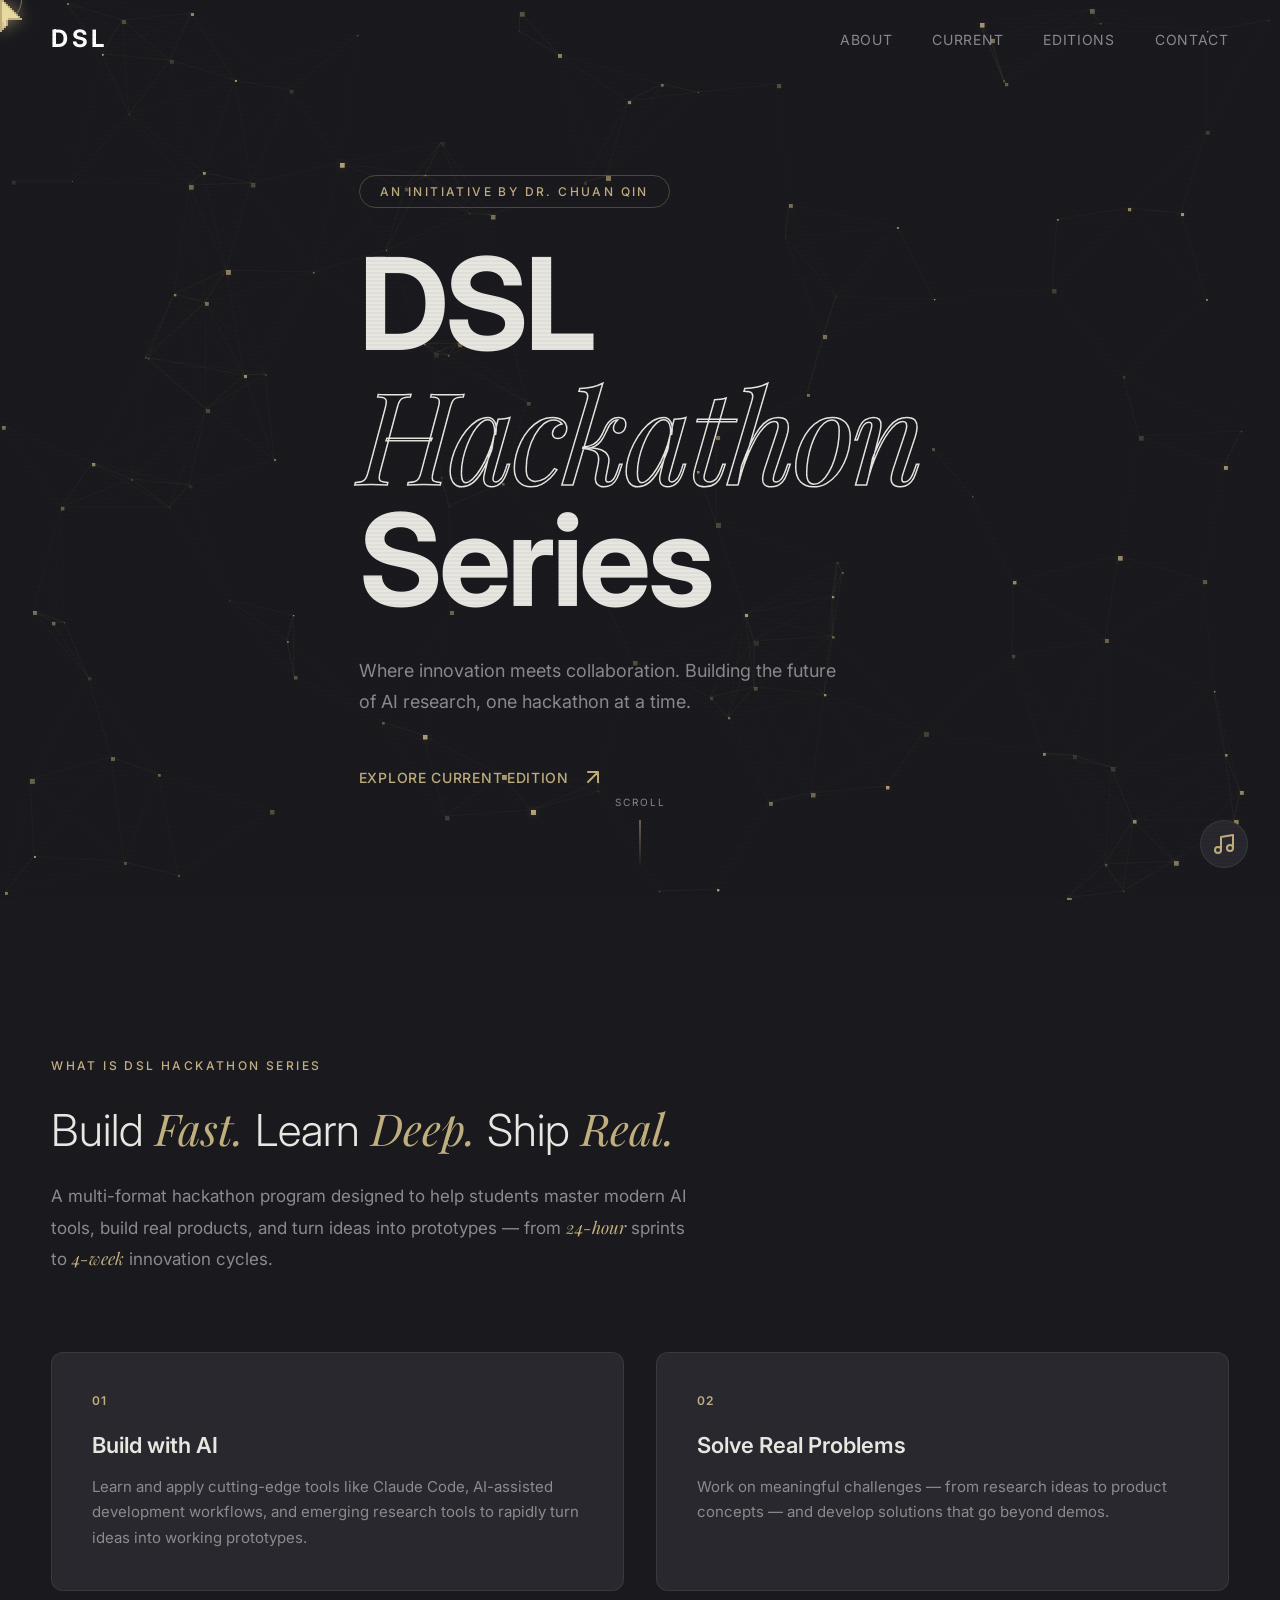
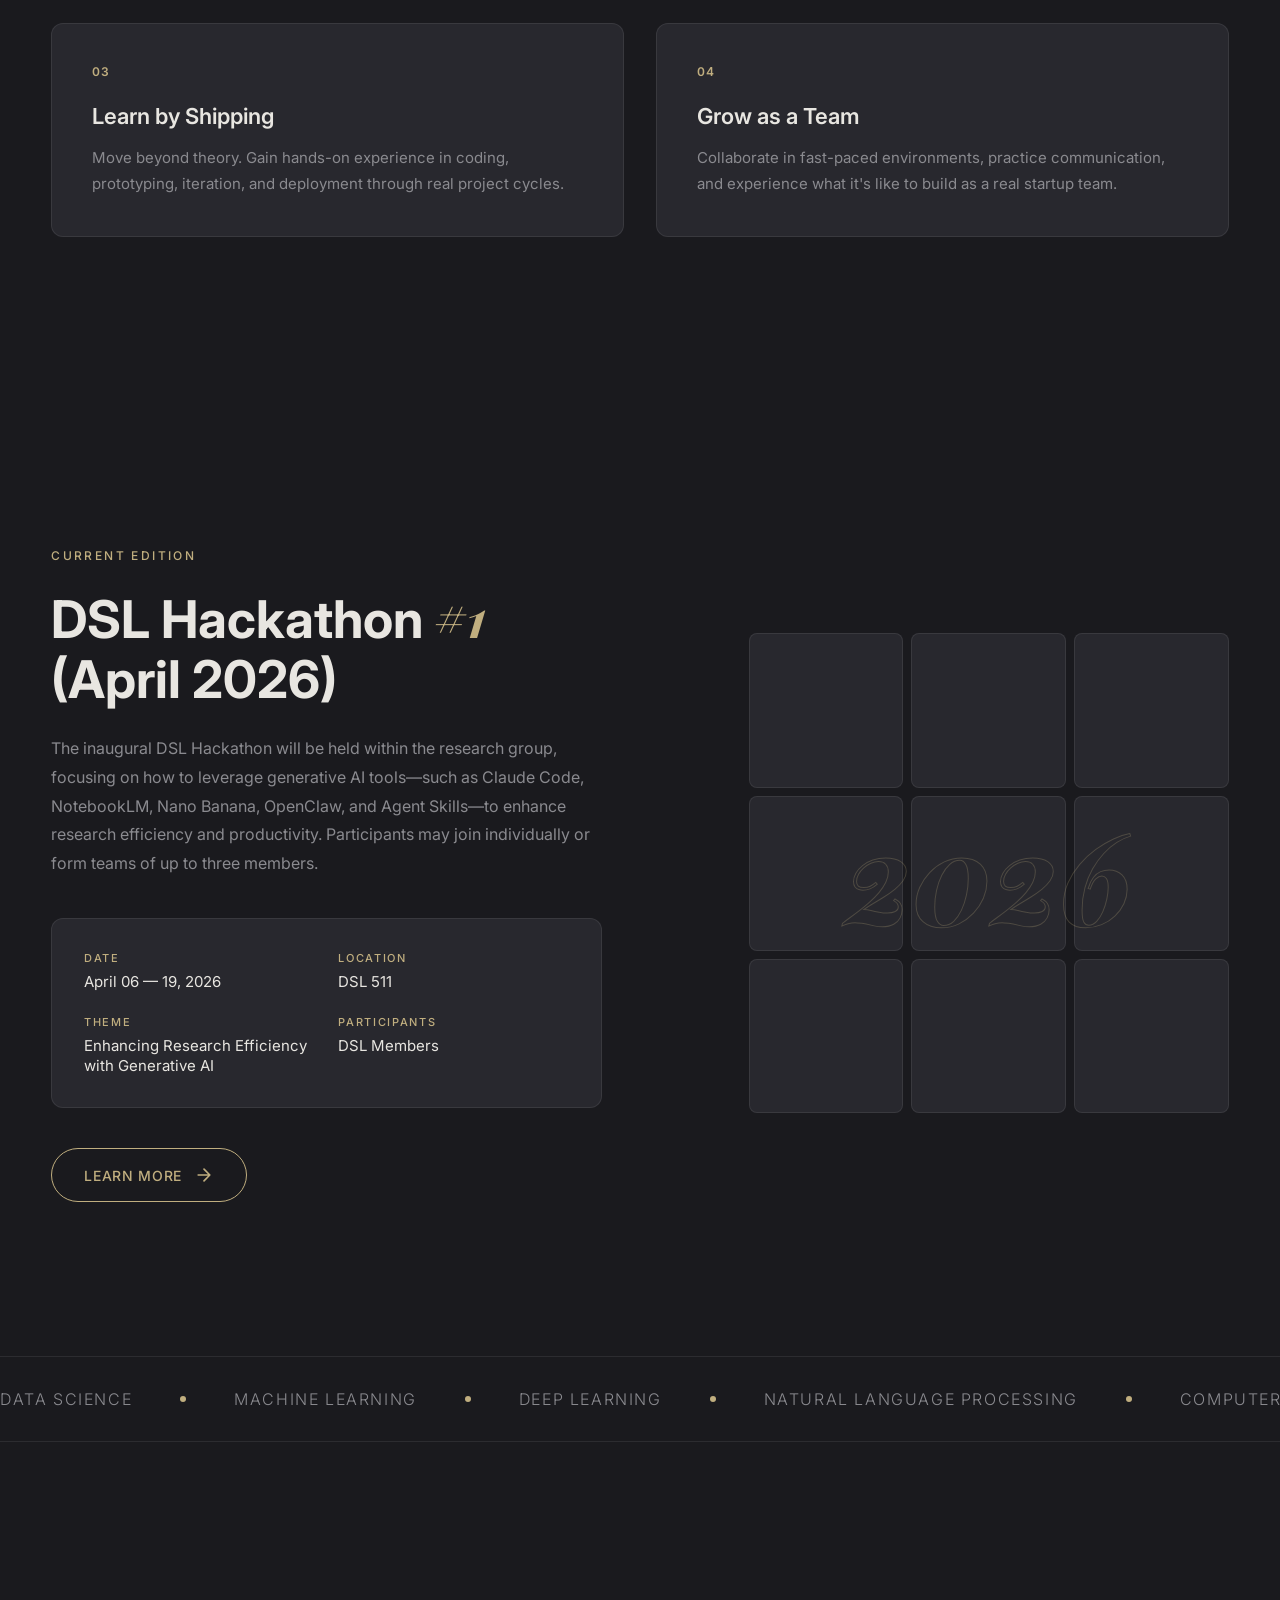
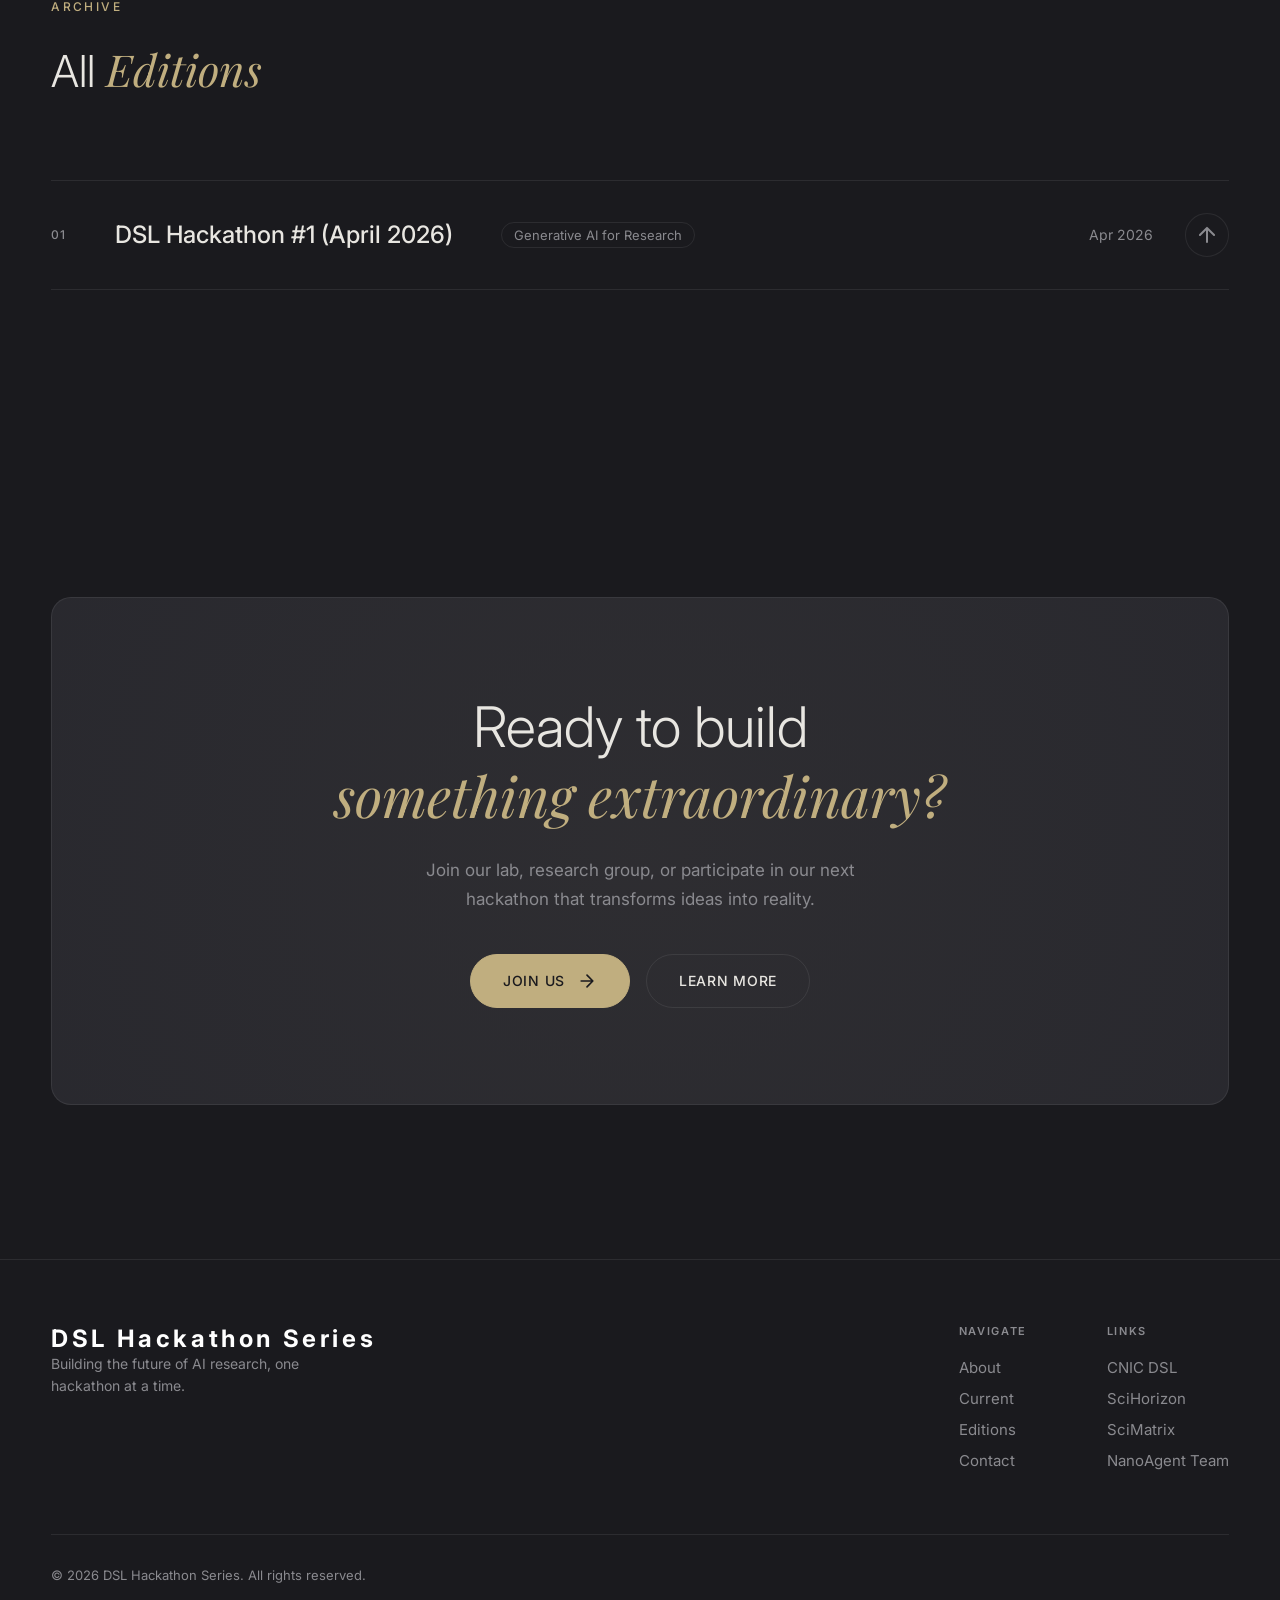
==== commit 6e8ae526: "Update Current Edition button to link to edition detail page Co-Authored-By: Claude Opus 4.6 <norepl" ====
--- a/index.html
+++ b/index.html
@@ -231,9 +231,8 @@
               <span class="current__detail-value">DSL Members</span>
             </div>
           </div>
-          <a href="#" class="btn reveal-up" style="--delay: 0.4s">
-            <!-- <span>Register Now</span> -->
-             <span>Comming Soon</span>
+          <a href="editions/1.html" class="btn reveal-up" style="--delay: 0.4s">
+            <span>Learn More</span>
             <svg width="20" height="20" viewBox="0 0 24 24" fill="none">
               <path d="M5 12H19M19 12L12 5M19 12L12 19" stroke="currentColor" stroke-width="2" stroke-linecap="round" stroke-linejoin="round"/>
             </svg>
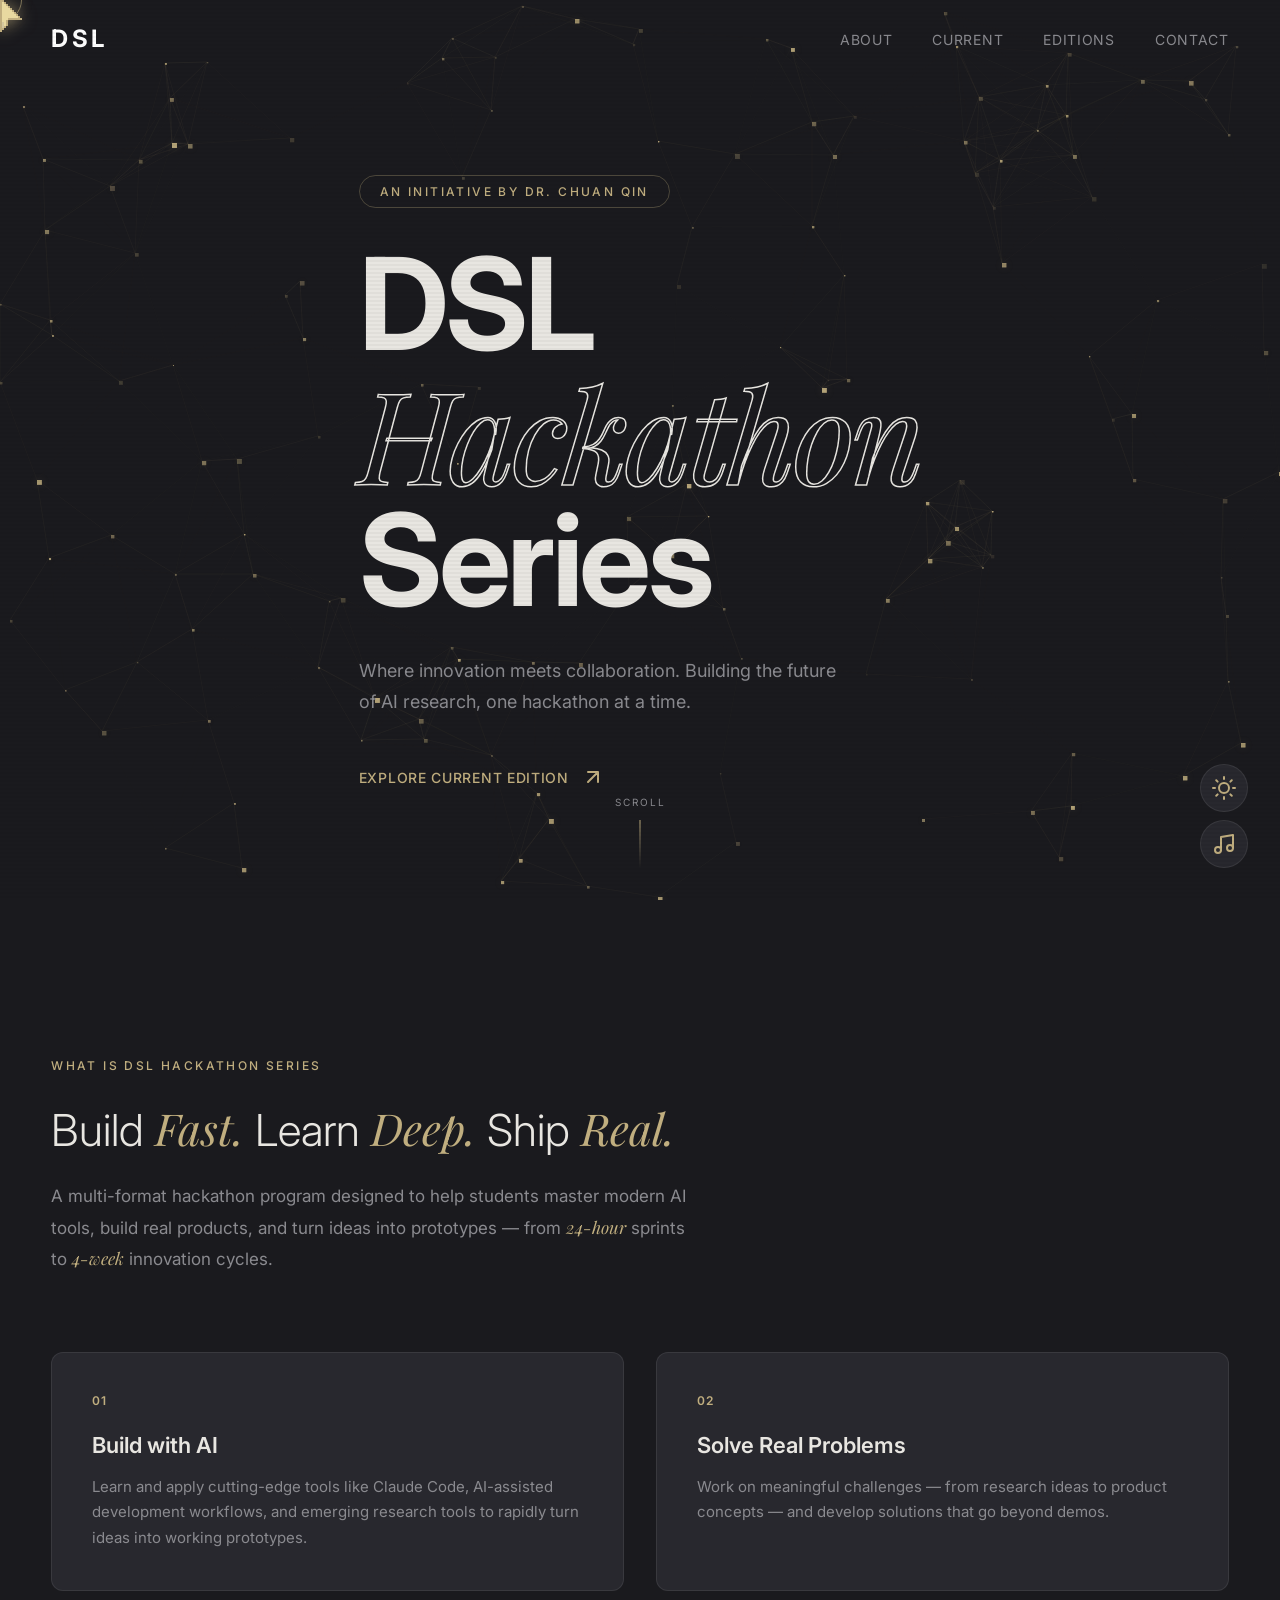
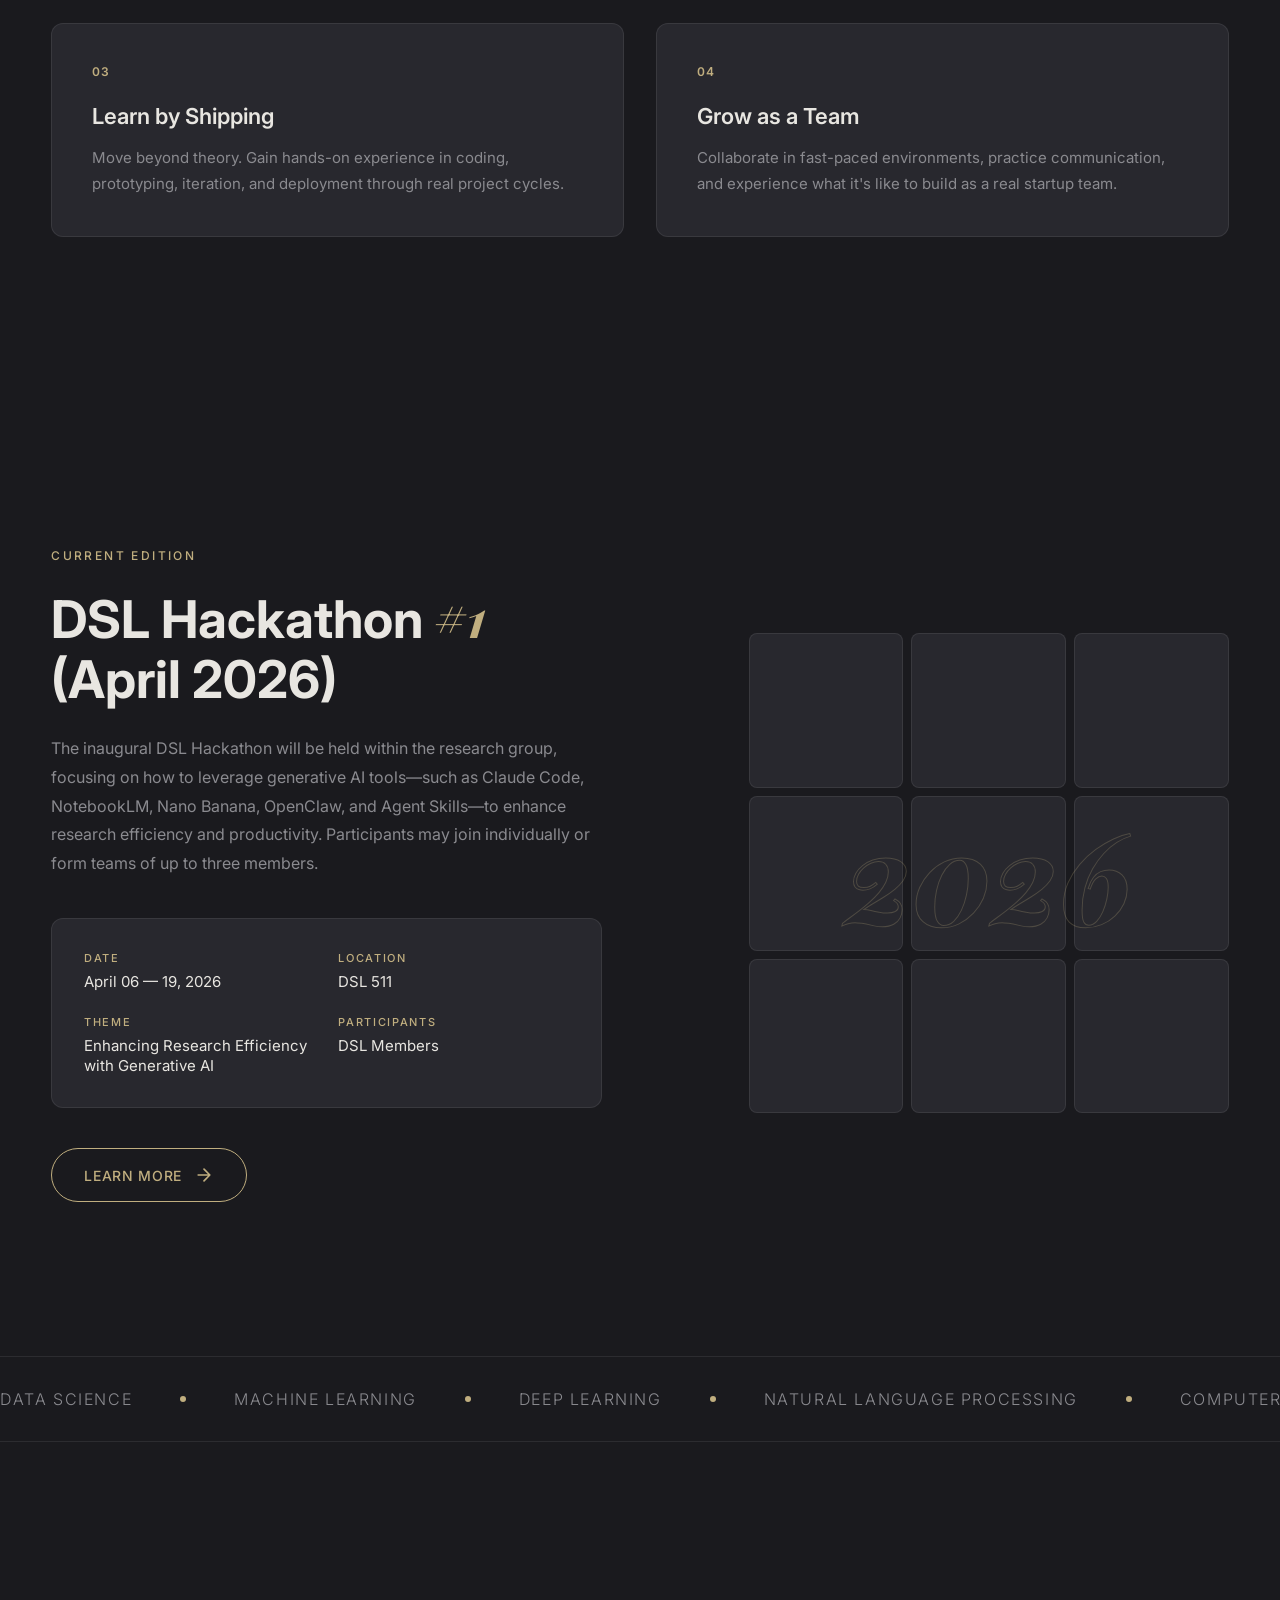
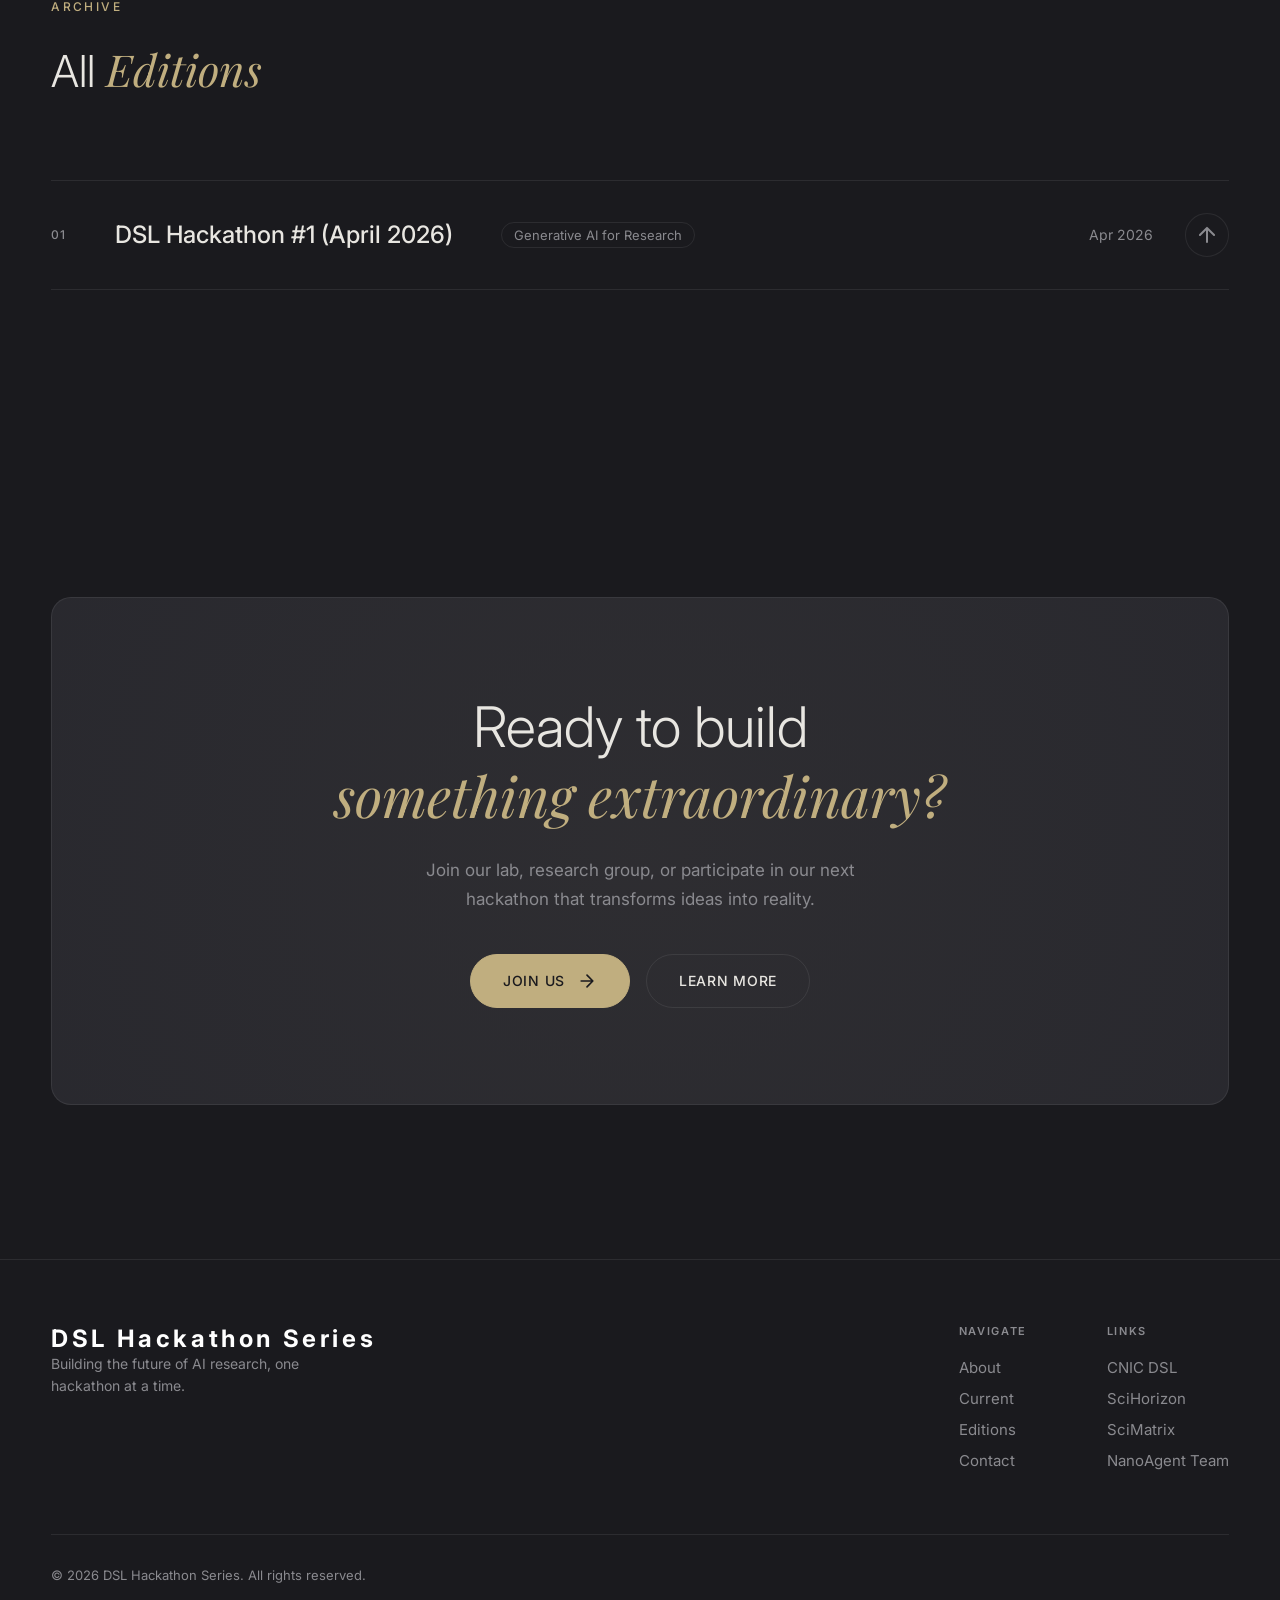
==== commit 63427cc4: "Add theme toggle functionality and update styles for light/dark themes" ====
--- a/index.html
+++ b/index.html
@@ -1,5 +1,5 @@
 <!DOCTYPE html>
-<html lang="en">
+<html lang="en" data-theme="dark">
 <head>
   <meta charset="UTF-8">
   <meta name="viewport" content="width=device-width, initial-scale=1.0">
@@ -402,6 +402,17 @@
     </div>
   </footer>
 
+  <!-- Theme Toggle -->
+  <button class="theme-toggle" id="themeToggle" aria-label="Toggle theme">
+    <svg class="theme-icon-light" width="24" height="24" viewBox="0 0 24 24" fill="none">
+      <circle cx="12" cy="12" r="5" stroke="currentColor" stroke-width="2"/>
+      <path d="M12 1v2M12 21v2M4.22 4.22l1.42 1.42M18.36 18.36l1.42 1.42M1 12h2M21 12h2M4.22 19.78l1.42-1.42M18.36 5.64l1.42-1.42" stroke="currentColor" stroke-width="2" stroke-linecap="round"/>
+    </svg>
+    <svg class="theme-icon-dark" width="24" height="24" viewBox="0 0 24 24" fill="none">
+      <path d="M21 12.79A9 9 0 1 1 11.21 3 7 7 0 0 0 21 12.79z" stroke="currentColor" stroke-width="2" stroke-linecap="round" stroke-linejoin="round"/>
+    </svg>
+  </button>
+
   <!-- Background Music: Dr. Mario Fever -->
   <audio id="bgMusic" loop preload="auto">
     <source src="assets/audio/fever.mp3" type="audio/mpeg">
--- a/assets/css/style.css
+++ b/assets/css/style.css
@@ -26,6 +26,18 @@
   --ease-out: cubic-bezier(0.33, 1, 0.68, 1);
 }
 
+[data-theme="light"] {
+  --bg: #f5f3ee;
+  --bg-light: #ebe8e0;
+  --bg-card: #ffffff;
+  --text: #2a2a2e;
+  --text-muted: #6a6a6f;
+  --gold: #9a8a5a;
+  --gold-light: #b5a472;
+  --white: #1a1a1e;
+  --border: rgba(0, 0, 0, 0.08);
+}
+
 html {
   scroll-behavior: smooth;
   font-size: 16px;
@@ -36,6 +48,7 @@
   background: var(--bg);
   color: var(--text);
   overflow-x: hidden;
+  transition: background 0.4s ease, color 0.4s ease;
   -webkit-font-smoothing: antialiased;
   -moz-osx-font-smoothing: grayscale;
 }
@@ -165,7 +178,7 @@
 }
 
 .header.scrolled {
-  background: rgba(26, 26, 30, 0.85);
+  background: color-mix(in srgb, var(--bg) 85%, transparent);
   backdrop-filter: blur(20px);
   -webkit-backdrop-filter: blur(20px);
   padding: 1rem 0;
@@ -1056,6 +1069,48 @@
   box-shadow: 0 0 20px rgba(192, 174, 127, 0.2);
 }
 
+/* ---------- Theme Toggle ---------- */
+.theme-toggle {
+  position: fixed;
+  bottom: 5.5rem;
+  right: 2rem;
+  z-index: 200;
+  width: 48px;
+  height: 48px;
+  display: flex;
+  align-items: center;
+  justify-content: center;
+  background: var(--bg-card);
+  border: 1px solid var(--border);
+  border-radius: 50%;
+  color: var(--gold);
+  cursor: pointer;
+  transition: all 0.3s ease;
+}
+
+.theme-toggle:hover {
+  border-color: var(--gold);
+  box-shadow: 0 0 20px rgba(192, 174, 127, 0.2);
+}
+
+.theme-icon-light,
+.theme-icon-dark {
+  display: none;
+}
+
+[data-theme="dark"] .theme-icon-light,
+:root:not([data-theme]) .theme-icon-light {
+  display: block;
+}
+
+[data-theme="light"] .theme-icon-dark {
+  display: block;
+}
+
+[data-theme="light"] .theme-icon-light {
+  display: none;
+}
+
 /* ---------- Edition Detail Page ---------- */
 .edition-detail__hero {
   padding: 10rem 0 3rem;
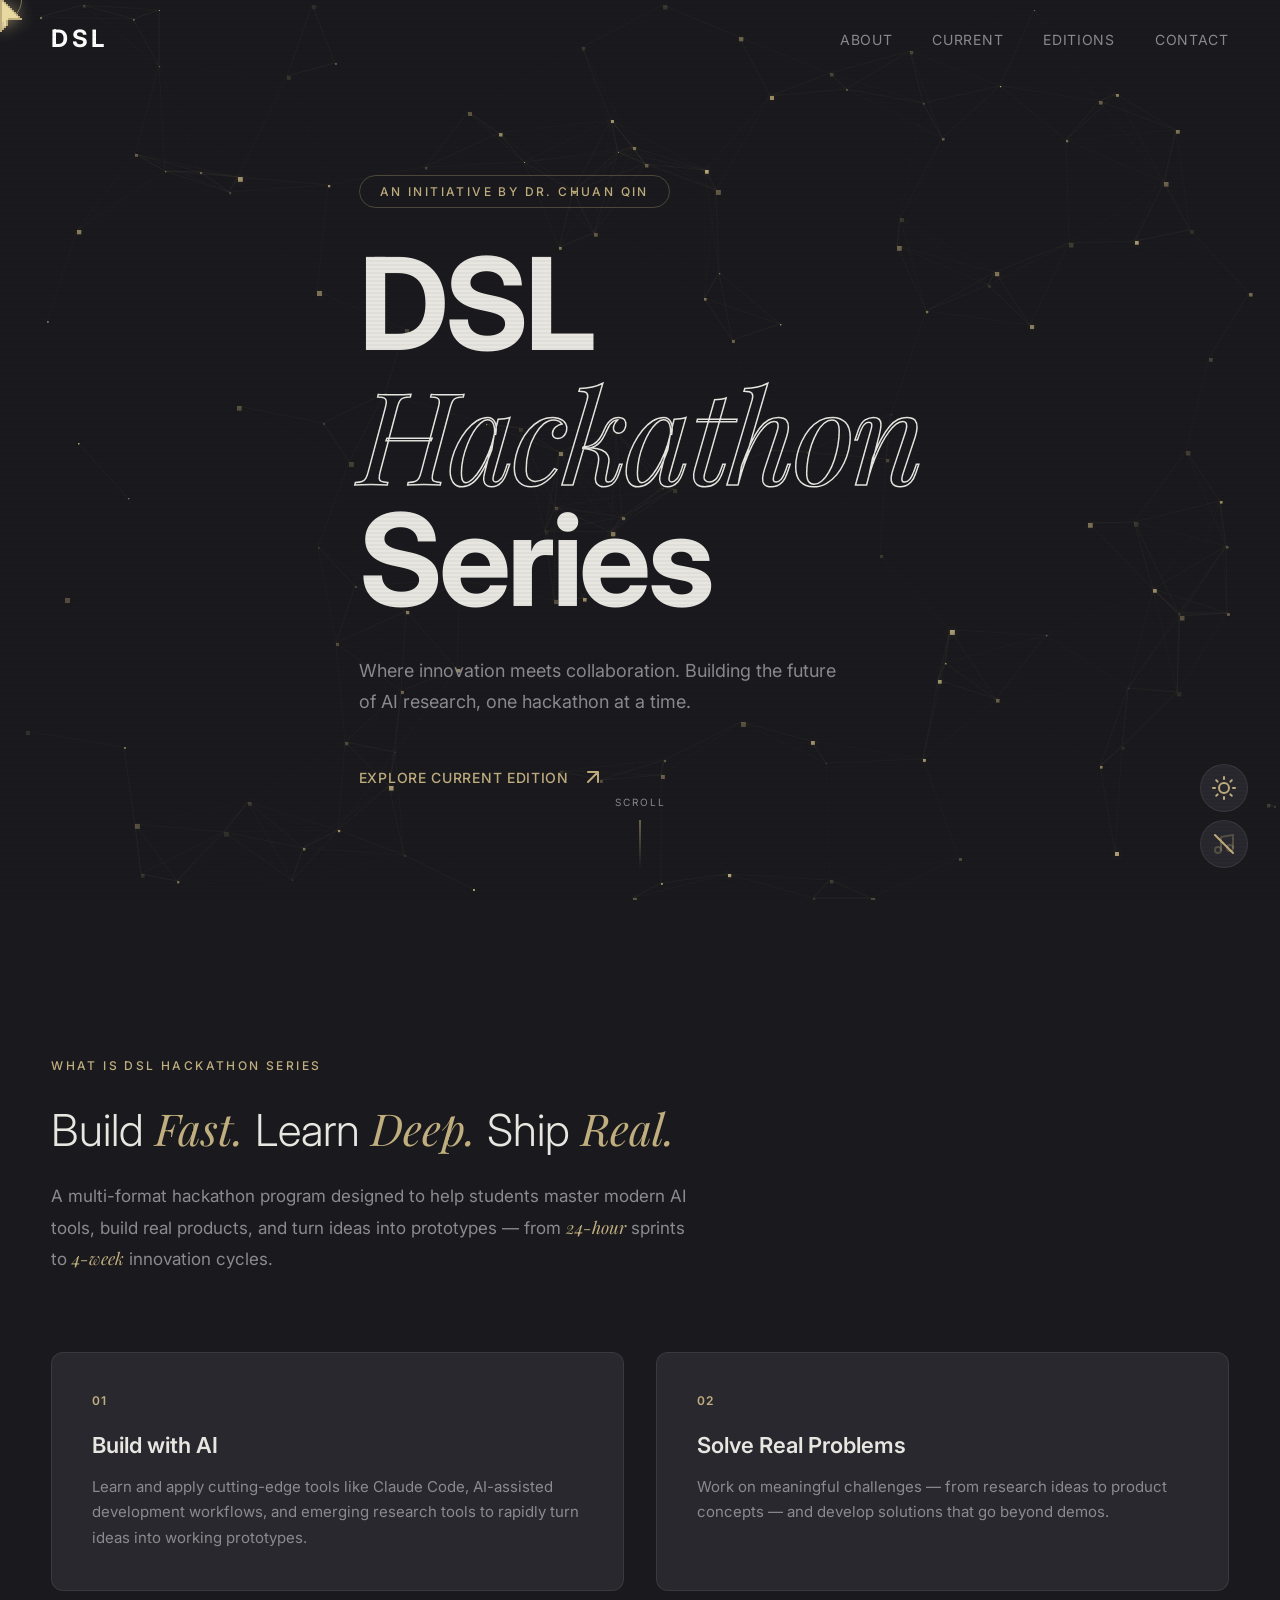
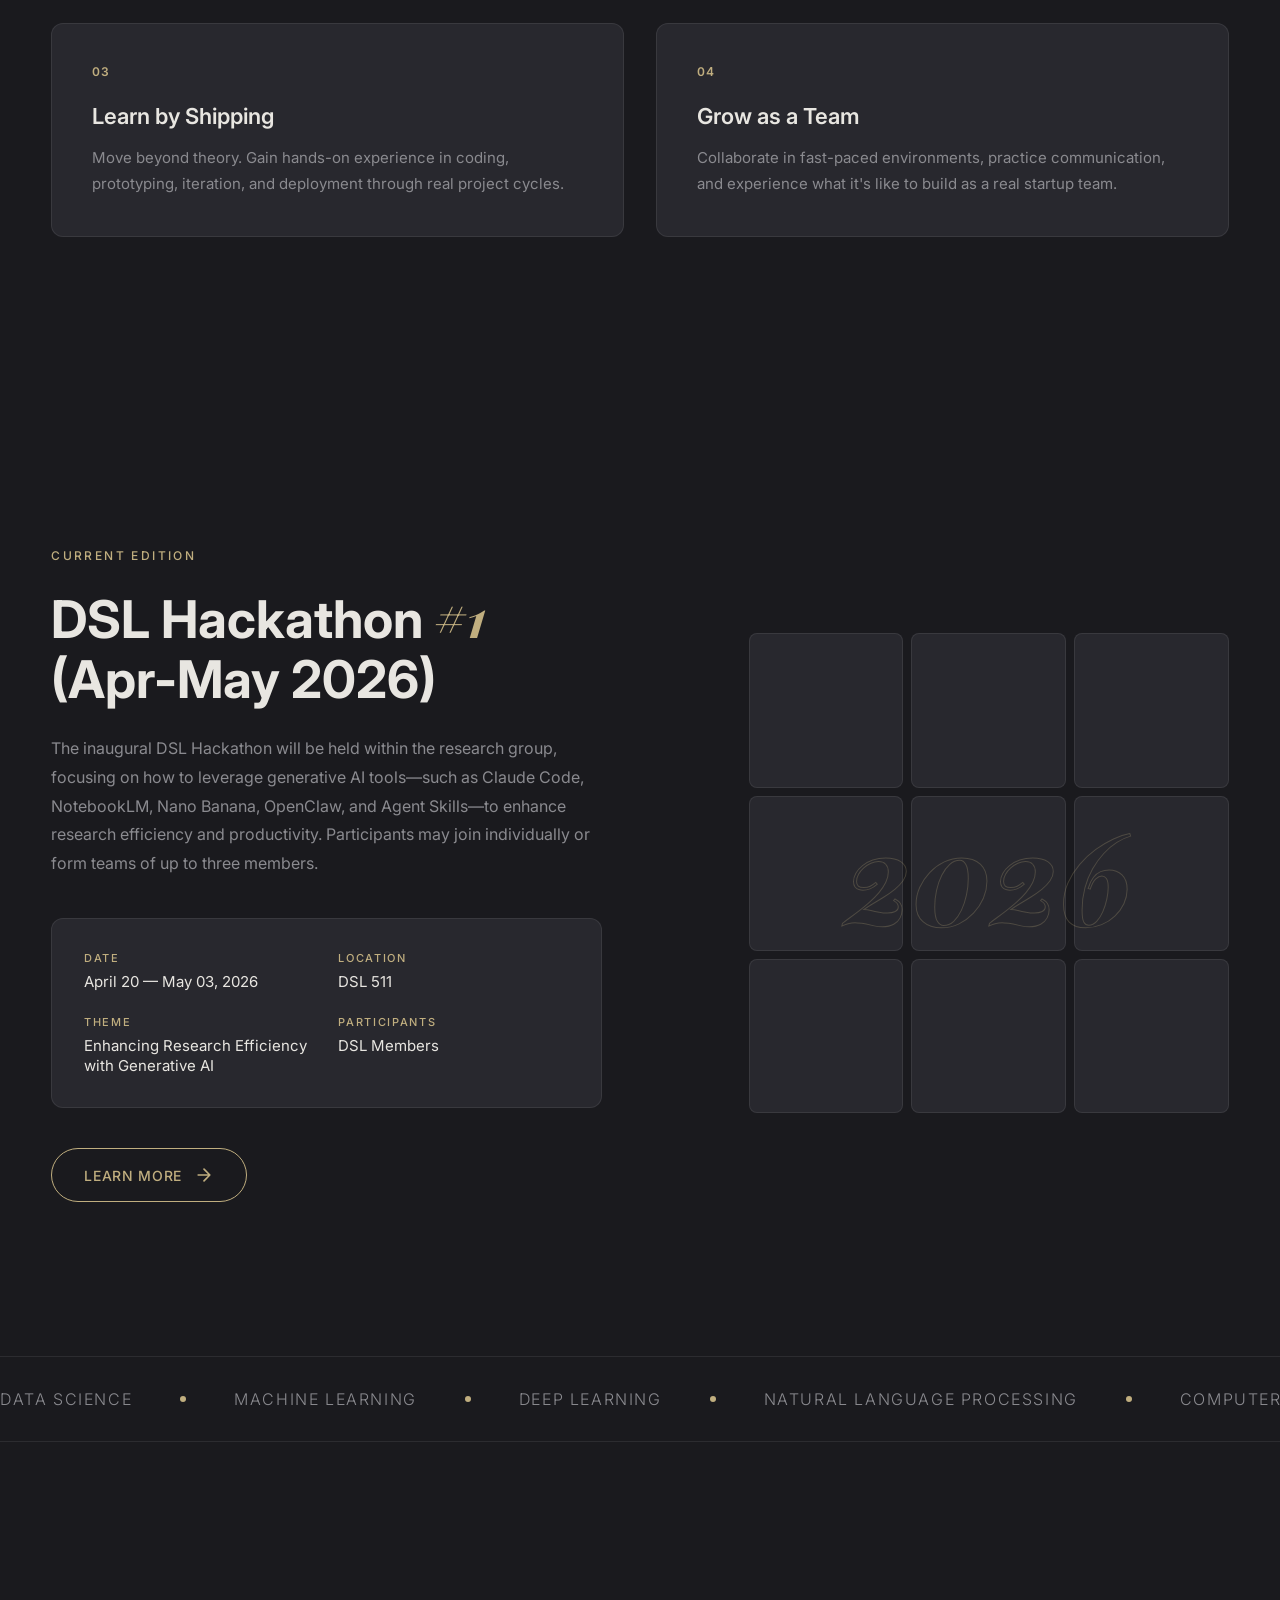
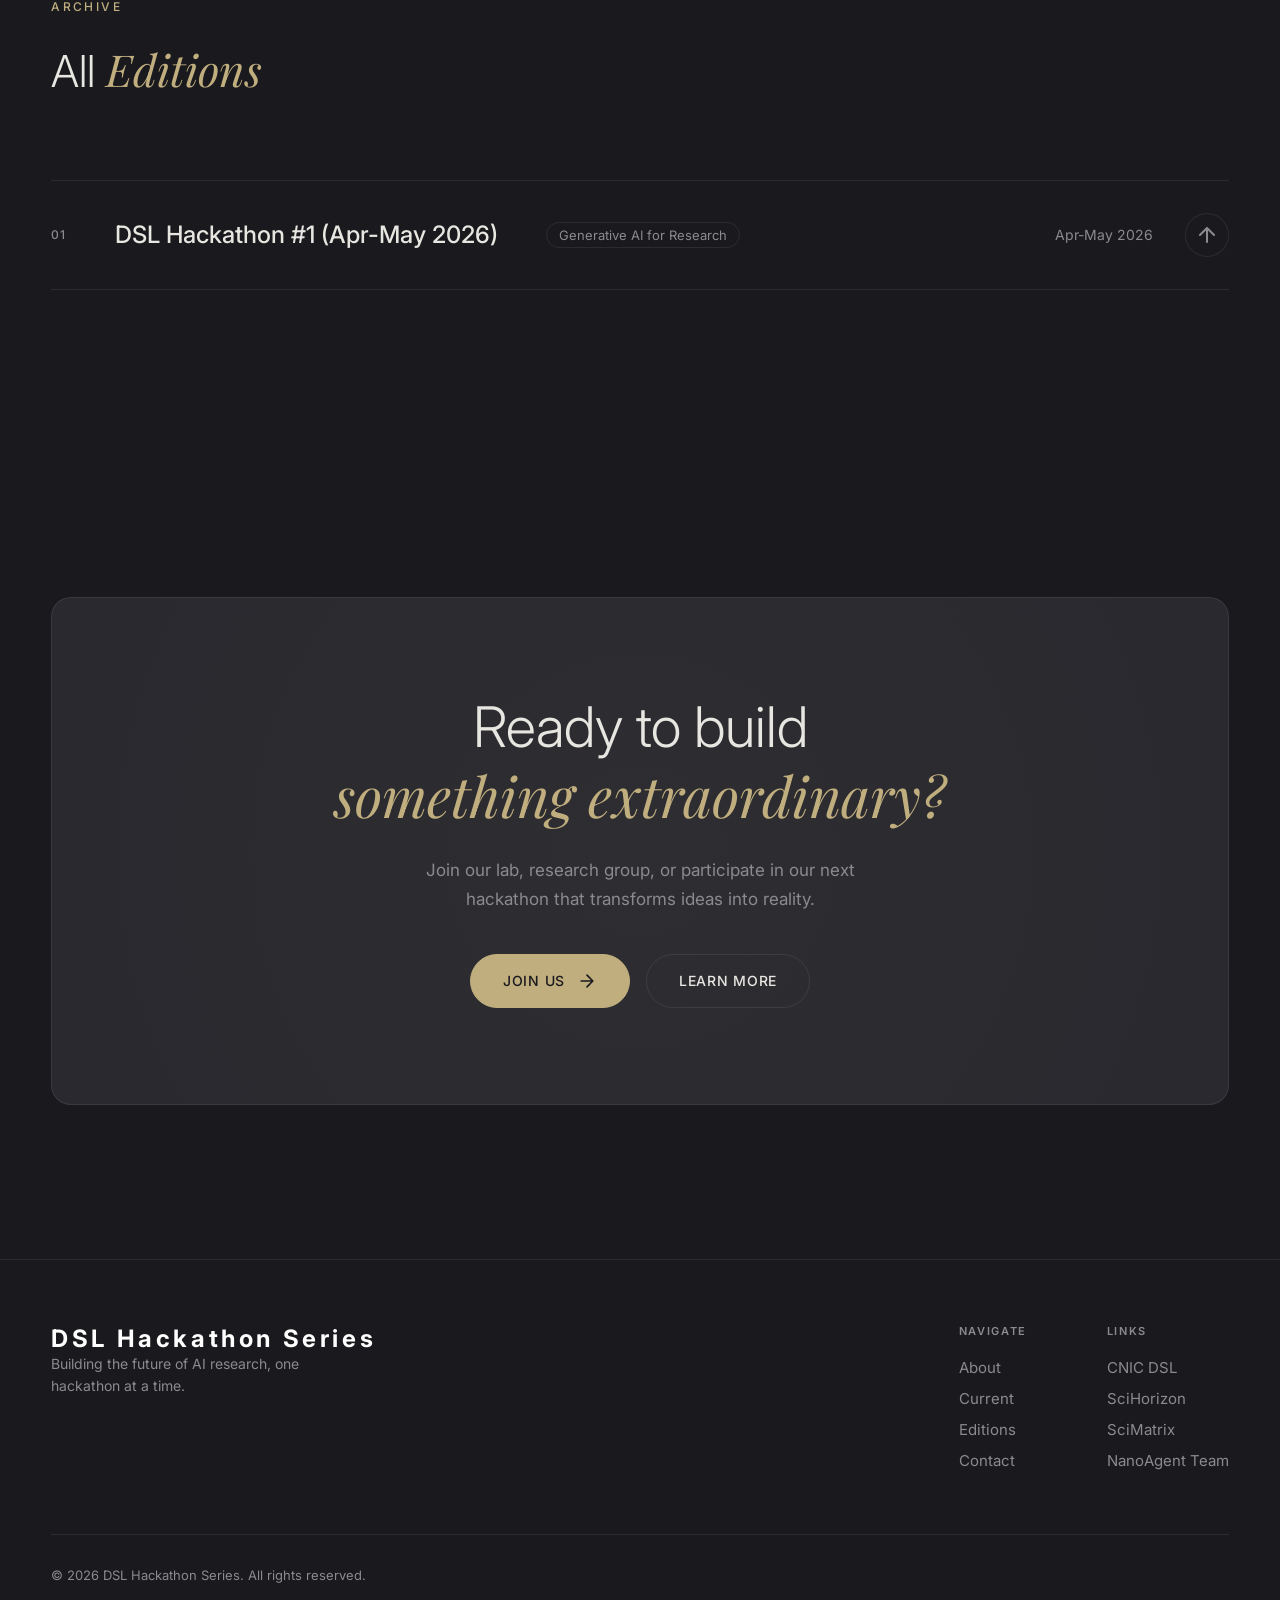
==== commit 3798dae4: "chore: 黑客松#1顺延两周并统一时间门禁 - README.md：将当前届次标题与日期改为 Apr-May 2026，确保仓库文档与延期后的安排一致。 - index.html：更新首页 Cur" ====
--- a/index.html
+++ b/index.html
@@ -4,6 +4,7 @@
   <meta charset="UTF-8">
   <meta name="viewport" content="width=device-width, initial-scale=1.0">
   <title>DSL Hackathon Series</title>
+  <link rel="icon" type="image/svg+xml" href="favicon.svg">
   <link rel="stylesheet" href="assets/css/style.css">
   <link rel="preconnect" href="https://fonts.googleapis.com">
   <link rel="preconnect" href="https://fonts.gstatic.com" crossorigin>
@@ -208,7 +209,7 @@
         <div class="current__info">
           <span class="section__label reveal-up">Current Edition</span>
           <h2 class="current__title reveal-up" style="--delay: 0.1s">
-            DSL Hackathon <span class="text-gold">#1</span> (April 2026)
+            DSL Hackathon <span class="text-gold">#1</span> (Apr-May 2026)
           </h2>
           <p class="current__desc reveal-up" style="--delay: 0.2s">
             The inaugural DSL Hackathon will be held within the research group, focusing on how to leverage generative AI tools—such as Claude Code, NotebookLM, Nano Banana, OpenClaw, and Agent Skills—to enhance research efficiency and productivity. Participants may join individually or form teams of up to three members.
@@ -216,7 +217,7 @@
           <div class="current__details reveal-up" style="--delay: 0.3s">
             <div class="current__detail">
               <span class="current__detail-label">Date</span>
-              <span class="current__detail-value">April 06 — 19, 2026</span>
+              <span class="current__detail-value">April 20 — May 03, 2026</span>
             </div>
             <div class="current__detail">
               <span class="current__detail-label">Location</span>
@@ -305,11 +306,11 @@
         <a href="editions/1.html" class="edition-card reveal-up" style="--delay: 0.15s" data-year="2026">
           <div class="edition-card__left">
             <span class="edition-card__number">01</span>
-            <h3 class="edition-card__title">DSL Hackathon #1 (April 2026)</h3>
+            <h3 class="edition-card__title">DSL Hackathon #1 (Apr-May 2026)</h3>
             <span class="edition-card__theme">Generative AI for Research</span>
           </div>
           <div class="edition-card__right">
-            <span class="edition-card__date">Apr 2026</span>
+            <span class="edition-card__date">Apr-May 2026</span>
             <div class="edition-card__arrow">
               <svg width="24" height="24" viewBox="0 0 24 24" fill="none">
                 <path d="M7 17L17 7M17 7H7M17 7V17" stroke="currentColor" stroke-width="2" stroke-linecap="round" stroke-linejoin="round"/>
--- a/assets/css/style.css
+++ b/assets/css/style.css
@@ -1186,6 +1186,287 @@
   object-fit: cover;
 }
 
+/* ---------- Project Carousel ---------- */
+.project-carousel {
+  width: 100%;
+  overflow: hidden;
+  border-radius: 12px;
+  border: 1px solid var(--border);
+  background: var(--bg-card);
+  padding: 2rem 0;
+}
+
+.project-carousel__track {
+  display: flex;
+  gap: 1.5rem;
+  width: max-content;
+  padding: 0 1.5rem;
+  animation: carouselScroll linear infinite;
+  will-change: transform;
+}
+
+@keyframes carouselScroll {
+  0% { transform: translateX(0); }
+  100% { transform: translateX(-50%); }
+}
+
+.project-carousel__fallback {
+  width: 100%;
+  padding: 3rem;
+  text-align: center;
+  font-size: 1rem;
+  letter-spacing: 0.1em;
+  text-transform: uppercase;
+  color: var(--text-muted);
+}
+
+.project-card {
+  flex-shrink: 0;
+  width: 280px;
+  padding: 1.5rem;
+  background: var(--bg-light);
+  border: 1px solid var(--border);
+  border-radius: 10px;
+  transition: border-color 0.3s ease, transform 0.3s var(--ease);
+  display: flex;
+  flex-direction: column;
+  gap: 0.75rem;
+  text-decoration: none;
+  color: inherit;
+  cursor: pointer;
+}
+
+.project-card:hover {
+  border-color: rgba(192, 174, 127, 0.3);
+  transform: translateY(-4px);
+}
+
+.project-card__header {
+  display: flex;
+  align-items: center;
+  gap: 0.75rem;
+}
+
+.project-card__avatar {
+  width: 36px;
+  height: 36px;
+  border-radius: 50%;
+  object-fit: cover;
+  border: 1px solid var(--border);
+  flex-shrink: 0;
+}
+
+.project-card__name {
+  font-size: 1rem;
+  font-weight: 600;
+  color: var(--text);
+  white-space: nowrap;
+  overflow: hidden;
+  text-overflow: ellipsis;
+}
+
+.project-card__lead {
+  font-size: 0.8125rem;
+  color: var(--text-muted);
+}
+
+.project-card__participants {
+  font-size: 0.75rem;
+  color: var(--text-muted);
+  font-style: italic;
+}
+
+.project-card__stats {
+  display: flex;
+  gap: 1rem;
+  margin-top: auto;
+  padding-top: 0.75rem;
+  border-top: 1px solid var(--border);
+}
+
+.project-card__stat {
+  display: flex;
+  align-items: center;
+  gap: 0.35rem;
+  font-size: 0.8125rem;
+  color: var(--text-muted);
+}
+
+.project-card__stat svg {
+  width: 14px;
+  height: 14px;
+}
+
+.project-card__stat--gold {
+  color: var(--gold);
+}
+
+/* ---------- Carousel Arrow Buttons ---------- */
+
+.carousel-arrow {
+  position: absolute;
+  top: 50%;
+  transform: translateY(-50%);
+  z-index: 2;
+  width: 40px;
+  height: 40px;
+  border-radius: 50%;
+  border: 1px solid var(--border);
+  background: var(--bg-card);
+  color: var(--text-muted);
+  display: flex;
+  align-items: center;
+  justify-content: center;
+  cursor: pointer;
+  transition: all 0.25s ease;
+  opacity: 0;
+  pointer-events: none;
+}
+
+.project-carousel:hover .carousel-arrow {
+  opacity: 1;
+  pointer-events: auto;
+}
+
+.carousel-arrow:hover {
+  border-color: var(--gold);
+  color: var(--gold);
+  background: var(--bg-light);
+}
+
+.carousel-arrow--left {
+  left: 0.75rem;
+}
+
+.carousel-arrow--right {
+  right: 0.75rem;
+}
+
+.project-carousel {
+  position: relative;
+}
+
+@media (max-width: 768px) {
+  .carousel-arrow {
+    width: 32px;
+    height: 32px;
+  }
+  .carousel-arrow--left { left: 0.25rem; }
+  .carousel-arrow--right { right: 0.25rem; }
+}
+
+/* ---------- All Projects Button ---------- */
+
+.project-carousel__actions {
+  display: flex;
+  justify-content: center;
+  margin-top: 1.5rem;
+}
+
+/* ---------- Wide Modal Variant ---------- */
+
+.modal--wide {
+  max-width: 720px;
+}
+
+/* ---------- Project List Card (inside modal) ---------- */
+
+.project-list-card {
+  display: block;
+  padding: 1.25rem 1.5rem;
+  border: 1px solid var(--border);
+  border-radius: 10px;
+  margin-bottom: 1rem;
+  text-decoration: none;
+  color: var(--text);
+  transition: border-color 0.2s ease, transform 0.2s ease;
+}
+
+.project-list-card:last-child {
+  margin-bottom: 0;
+}
+
+.project-list-card:hover {
+  border-color: var(--gold);
+  transform: translateY(-2px);
+}
+
+.project-list-card__header {
+  display: flex;
+  align-items: center;
+  gap: 0.75rem;
+  margin-bottom: 0.75rem;
+}
+
+.project-list-card__avatar {
+  width: 40px;
+  height: 40px;
+  border-radius: 50%;
+  object-fit: cover;
+  flex-shrink: 0;
+}
+
+.project-list-card__name {
+  font-weight: 600;
+  font-size: 1.05rem;
+  color: var(--text);
+}
+
+.project-list-card__lead {
+  font-size: 0.8rem;
+  color: var(--text-muted);
+}
+
+.project-list-card__desc {
+  font-size: 0.9rem;
+  color: var(--text-muted);
+  line-height: 1.5;
+  margin-bottom: 0.75rem;
+}
+
+.project-list-card__participants {
+  font-size: 0.8rem;
+  color: var(--text-muted);
+  margin-bottom: 0.75rem;
+}
+
+.project-list-card__participants strong {
+  color: var(--text);
+  font-weight: 500;
+}
+
+.project-list-card__footer {
+  display: flex;
+  align-items: center;
+  gap: 1.25rem;
+}
+
+.project-list-card__stat {
+  display: inline-flex;
+  align-items: center;
+  gap: 0.3rem;
+  font-size: 0.8rem;
+  color: var(--text-muted);
+}
+
+.project-list-card__stat svg {
+  width: 14px;
+  height: 14px;
+}
+
+.project-list-card__stat--gold {
+  color: var(--gold);
+}
+
+@media (max-width: 580px) {
+  .modal--wide {
+    max-width: 100%;
+  }
+  .project-list-card {
+    padding: 1rem;
+  }
+}
+
 .edition-detail__content {
   padding: 0 0 clamp(5rem, 10vw, 8rem);
 }
@@ -1258,3 +1539,299 @@
     grid-template-columns: 1fr;
   }
 }
+
+/* ── Pre-register Section ── */
+.edition-detail__prereg {
+  margin-top: 4rem;
+  padding: 2.5rem 3rem;
+  background: linear-gradient(135deg, rgba(192, 174, 127, 0.08) 0%, rgba(192, 174, 127, 0.02) 100%);
+  border: 1px dashed var(--gold);
+  border-radius: 16px;
+  text-align: center;
+}
+
+.edition-detail__prereg-header {
+  display: flex;
+  align-items: center;
+  justify-content: center;
+  gap: 0.75rem;
+  margin-bottom: 0.5rem;
+}
+
+.edition-detail__prereg-icon {
+  font-size: 1.75rem;
+  line-height: 0;
+  transform: translateY(-10px);
+}
+
+.edition-detail__prereg-header .edition-detail__section-title {
+  text-align: center;
+}
+
+.edition-detail__prereg-desc {
+  color: var(--text-muted);
+  margin-bottom: 1.75rem;
+  line-height: 1.7;
+  max-width: 600px;
+  margin-left: auto;
+  margin-right: auto;
+}
+
+.edition-detail__prereg-actions {
+  display: flex;
+  gap: 0.75rem;
+  justify-content: center;
+  flex-wrap: wrap;
+}
+
+@media (max-width: 768px) {
+  .edition-detail__prereg {
+    padding: 2rem 1.5rem;
+  }
+}
+
+/* ── Submit Project Section ── */
+.edition-detail__submit {
+  margin-top: 4rem;
+  padding: 2.5rem 2.5rem 2.5rem 3rem;
+  background: var(--bg-card);
+  border: 1px solid var(--border);
+  border-left: 3px solid var(--gold);
+  border-radius: 12px;
+  display: flex;
+  align-items: center;
+  gap: 2.5rem;
+  position: relative;
+  overflow: hidden;
+}
+
+.edition-detail__submit-content {
+  flex: 1;
+  min-width: 0;
+}
+
+.edition-detail__submit-content .edition-detail__section-title {
+  text-align: left;
+}
+
+.edition-detail__submit-desc {
+  color: var(--text-muted);
+  margin-bottom: 1.75rem;
+  line-height: 1.7;
+}
+
+.edition-detail__submit-visual {
+  flex: 0 0 300px;
+}
+
+.edition-detail__submit-img {
+  width: 100%;
+  height: auto;
+  border-radius: 8px;
+  opacity: 0.85;
+  transition: opacity 0.3s ease;
+}
+
+.edition-detail__submit:hover .edition-detail__submit-img {
+  opacity: 1;
+}
+
+@media (max-width: 768px) {
+  .edition-detail__submit {
+    flex-direction: column;
+    padding: 2rem 1.5rem 2rem 2rem;
+  }
+
+  .edition-detail__submit-visual {
+    width: 100%;
+    max-width: 280px;
+  }
+
+  .project-card {
+    width: 240px;
+  }
+}
+
+/* ── Modal ── */
+.modal-overlay {
+  position: fixed;
+  inset: 0;
+  z-index: 9999;
+  background: rgba(0, 0, 0, 0.6);
+  display: flex;
+  align-items: center;
+  justify-content: center;
+  opacity: 0;
+  pointer-events: none;
+  transition: opacity 0.3s ease;
+  padding: 1rem;
+}
+
+.modal-overlay.active {
+  opacity: 1;
+  pointer-events: auto;
+}
+
+.modal {
+  background: var(--bg-card);
+  border: 1px solid var(--border);
+  border-radius: 12px;
+  width: 100%;
+  max-width: 540px;
+  max-height: 90vh;
+  overflow-y: auto;
+  transform: scale(0.92) translateY(20px);
+  transition: transform 0.3s ease;
+}
+
+.modal-overlay.active .modal {
+  transform: scale(1) translateY(0);
+}
+
+.modal__header {
+  display: flex;
+  align-items: center;
+  justify-content: space-between;
+  padding: 1.5rem 2rem;
+  border-bottom: 1px solid var(--border);
+}
+
+.modal__title {
+  font-family: 'Playfair Display', serif;
+  font-size: 1.35rem;
+  font-weight: 700;
+  color: var(--text);
+}
+
+.modal__close {
+  background: none;
+  border: none;
+  color: var(--text-muted);
+  cursor: pointer;
+  padding: 0.25rem;
+  transition: color 0.2s ease;
+}
+
+.modal__close:hover {
+  color: var(--text);
+}
+
+.modal__body {
+  padding: 1.5rem 2rem;
+}
+
+.modal__footer {
+  display: flex;
+  justify-content: flex-end;
+  gap: 0.75rem;
+  padding: 1rem 2rem 1.5rem;
+  border-top: 1px solid var(--border);
+}
+
+/* ── Form Fields ── */
+.form-group {
+  margin-bottom: 1.25rem;
+}
+
+.form-label {
+  display: block;
+  font-size: 0.85rem;
+  font-weight: 500;
+  color: var(--text);
+  margin-bottom: 0.5rem;
+  letter-spacing: 0.02em;
+}
+
+.form-required {
+  color: var(--gold);
+}
+
+.form-input {
+  width: 100%;
+  padding: 0.7rem 1rem;
+  font-size: 0.95rem;
+  font-family: 'Inter', sans-serif;
+  color: var(--text);
+  background: var(--bg-light);
+  border: 1px solid var(--border);
+  border-radius: 8px;
+  outline: none;
+  transition: border-color 0.2s ease, box-shadow 0.2s ease;
+  box-sizing: border-box;
+}
+
+.form-input::placeholder {
+  color: var(--text-muted);
+  opacity: 0.6;
+}
+
+.form-input:focus {
+  border-color: var(--gold);
+  box-shadow: 0 0 0 3px rgba(192, 174, 127, 0.15);
+}
+
+.form-input.error {
+  border-color: #e74c3c;
+}
+
+.form-textarea {
+  resize: vertical;
+  min-height: 80px;
+}
+
+.form-error {
+  display: none;
+  font-size: 0.8rem;
+  color: #e74c3c;
+  margin-top: 0.35rem;
+}
+
+.form-input.error + .form-error {
+  display: block;
+}
+
+/* ── Toast ── */
+.toast {
+  position: fixed;
+  bottom: 2rem;
+  left: 50%;
+  transform: translateX(-50%) translateY(20px);
+  background: var(--bg-card);
+  border: 1px solid var(--gold);
+  color: var(--text);
+  padding: 0.85rem 1.5rem;
+  border-radius: 8px;
+  font-size: 0.9rem;
+  opacity: 0;
+  pointer-events: none;
+  transition: opacity 0.3s ease, transform 0.3s ease;
+  z-index: 10000;
+}
+
+.toast.visible {
+  opacity: 1;
+  transform: translateX(-50%) translateY(0);
+}
+
+.toast.error {
+  border-color: #e74c3c;
+}
+
+/* ── Modal Responsive ── */
+@media (max-width: 580px) {
+  .modal__header,
+  .modal__body,
+  .modal__footer {
+    padding-left: 1.25rem;
+    padding-right: 1.25rem;
+  }
+
+  .modal__footer {
+    flex-direction: column;
+  }
+
+  .modal__footer .btn {
+    width: 100%;
+    justify-content: center;
+  }
+}
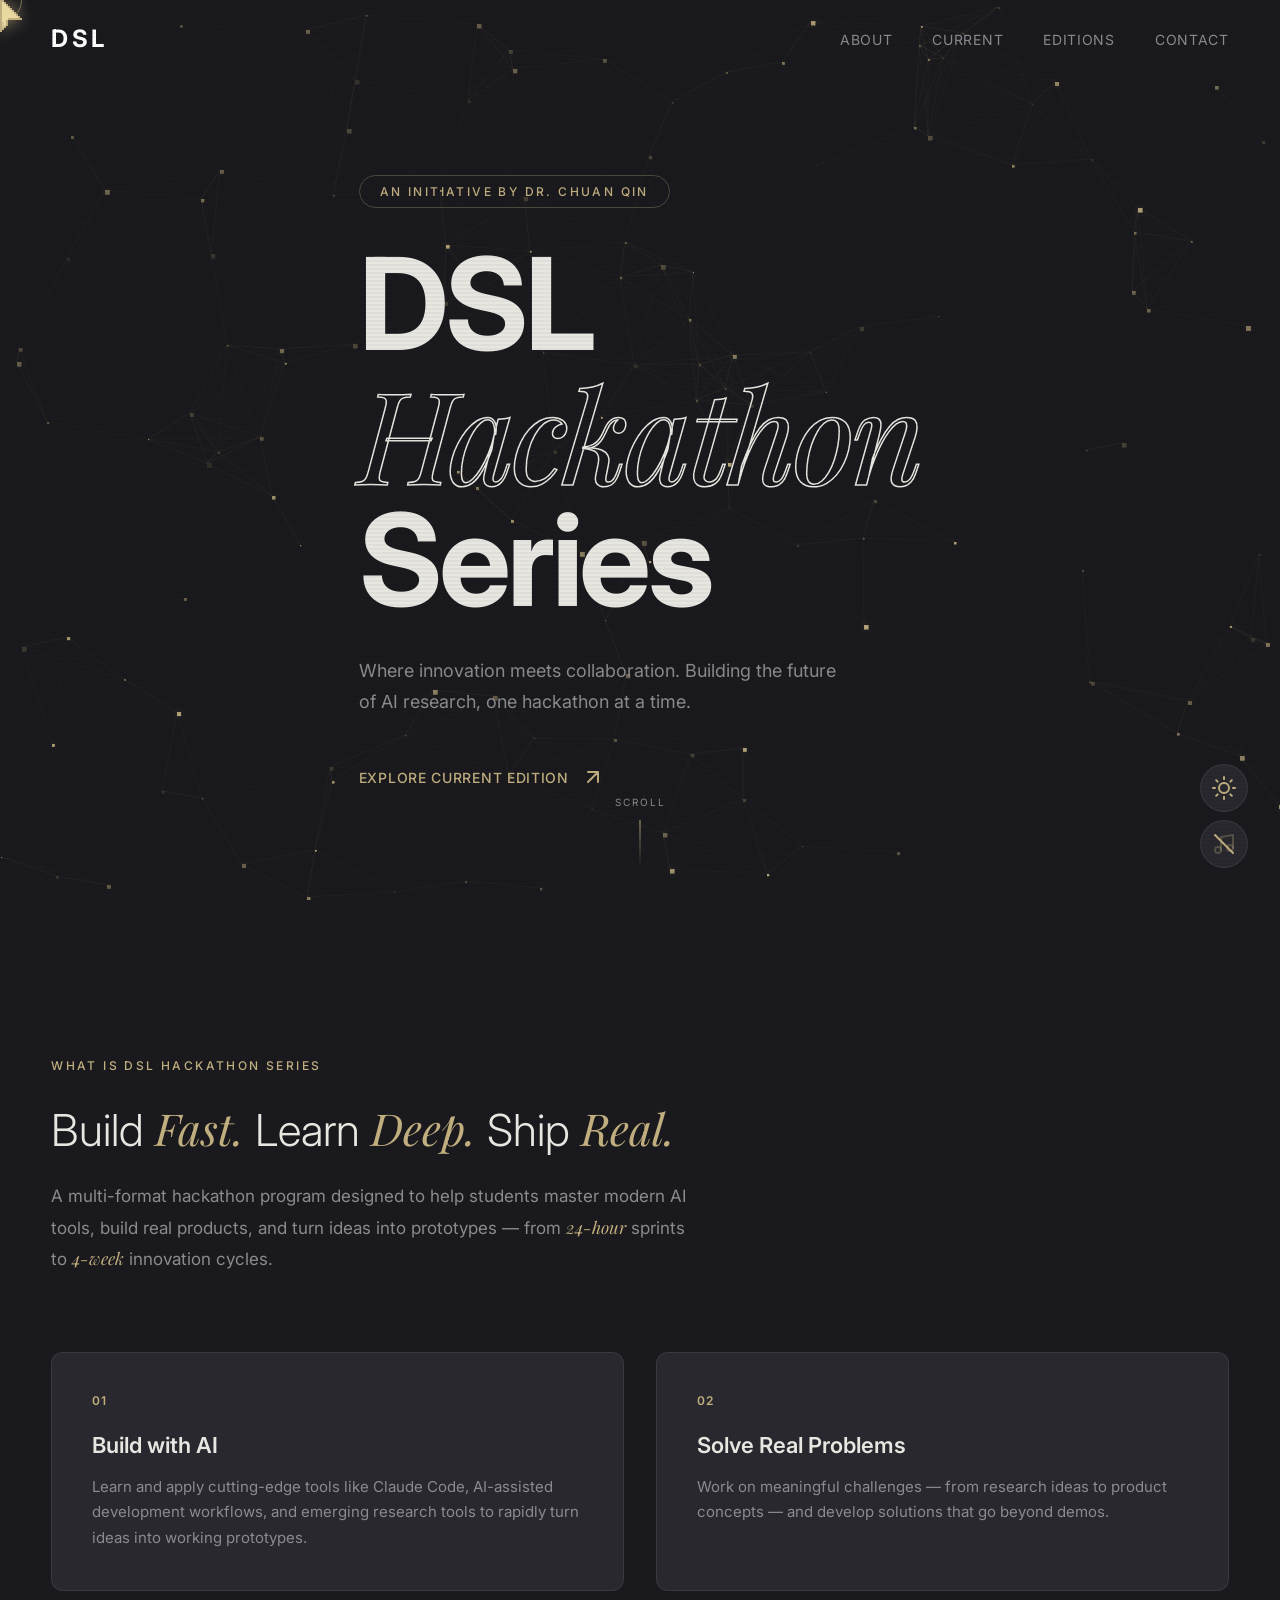
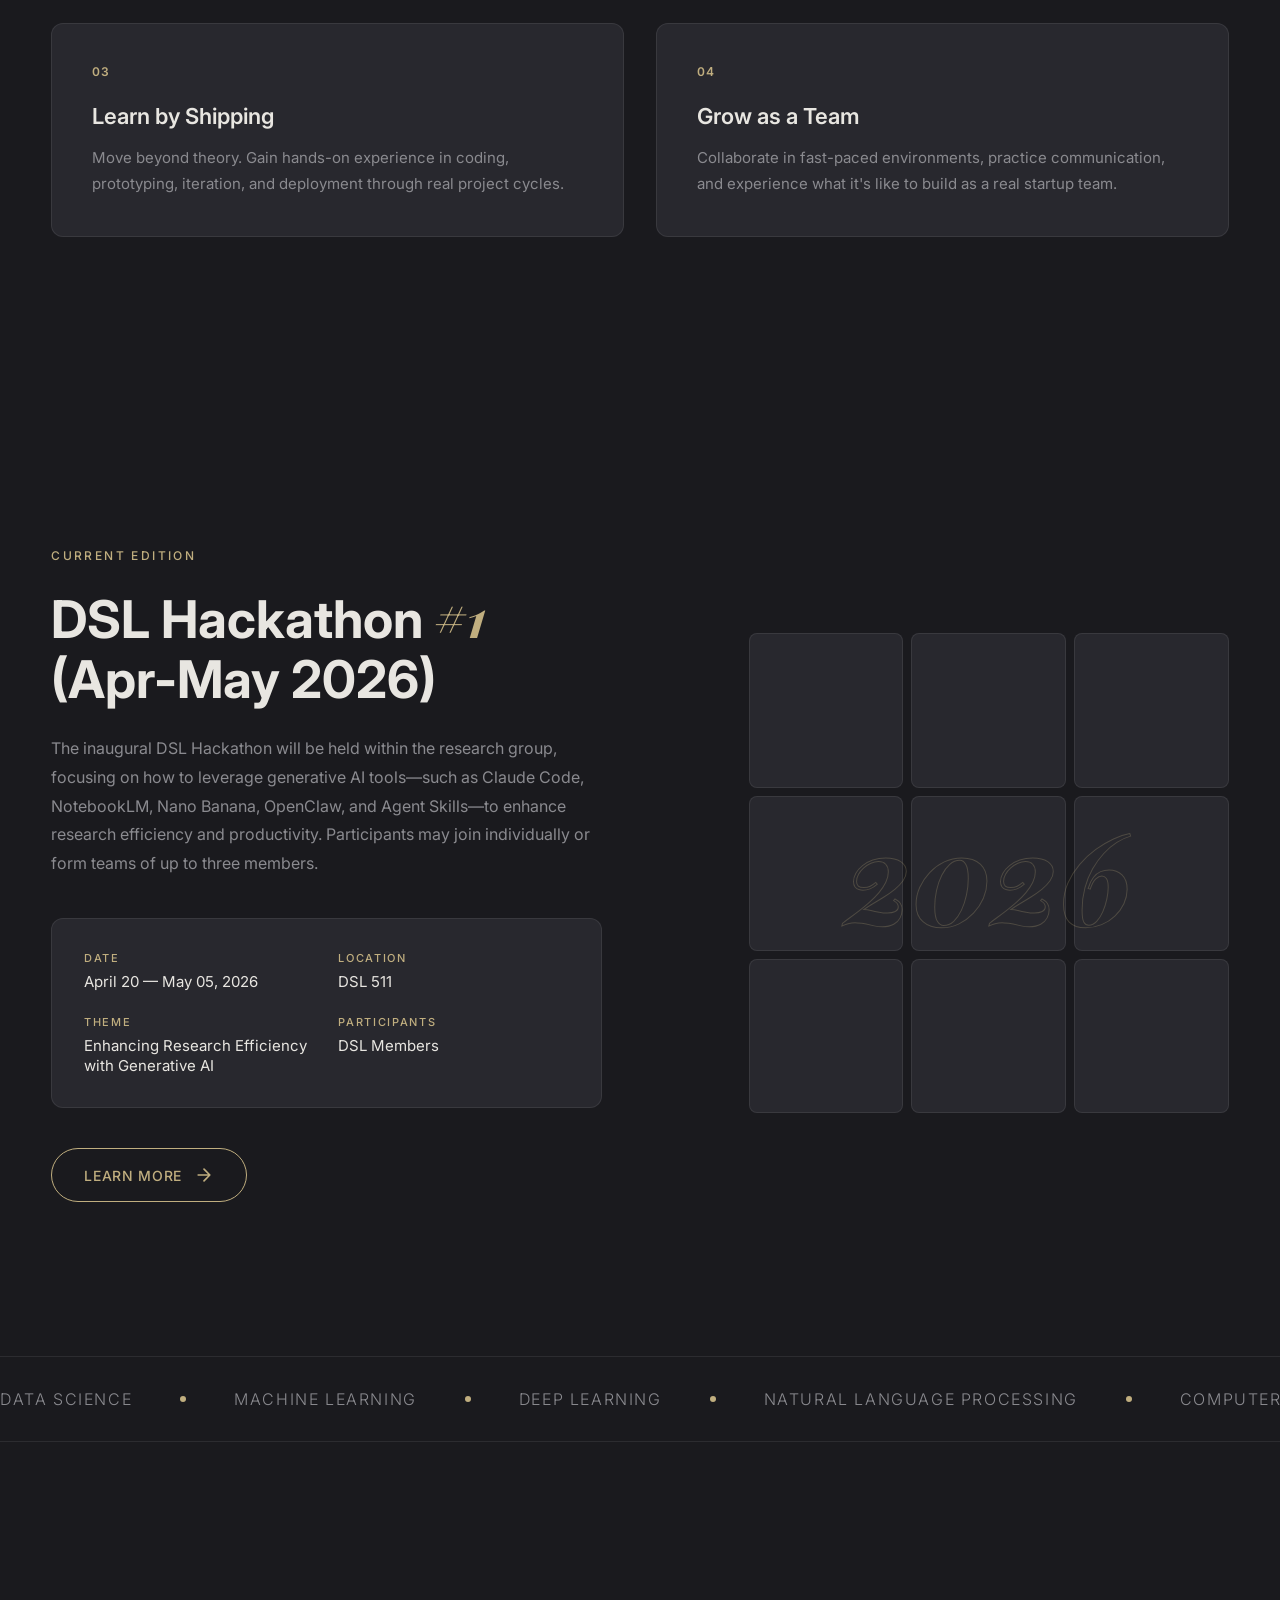
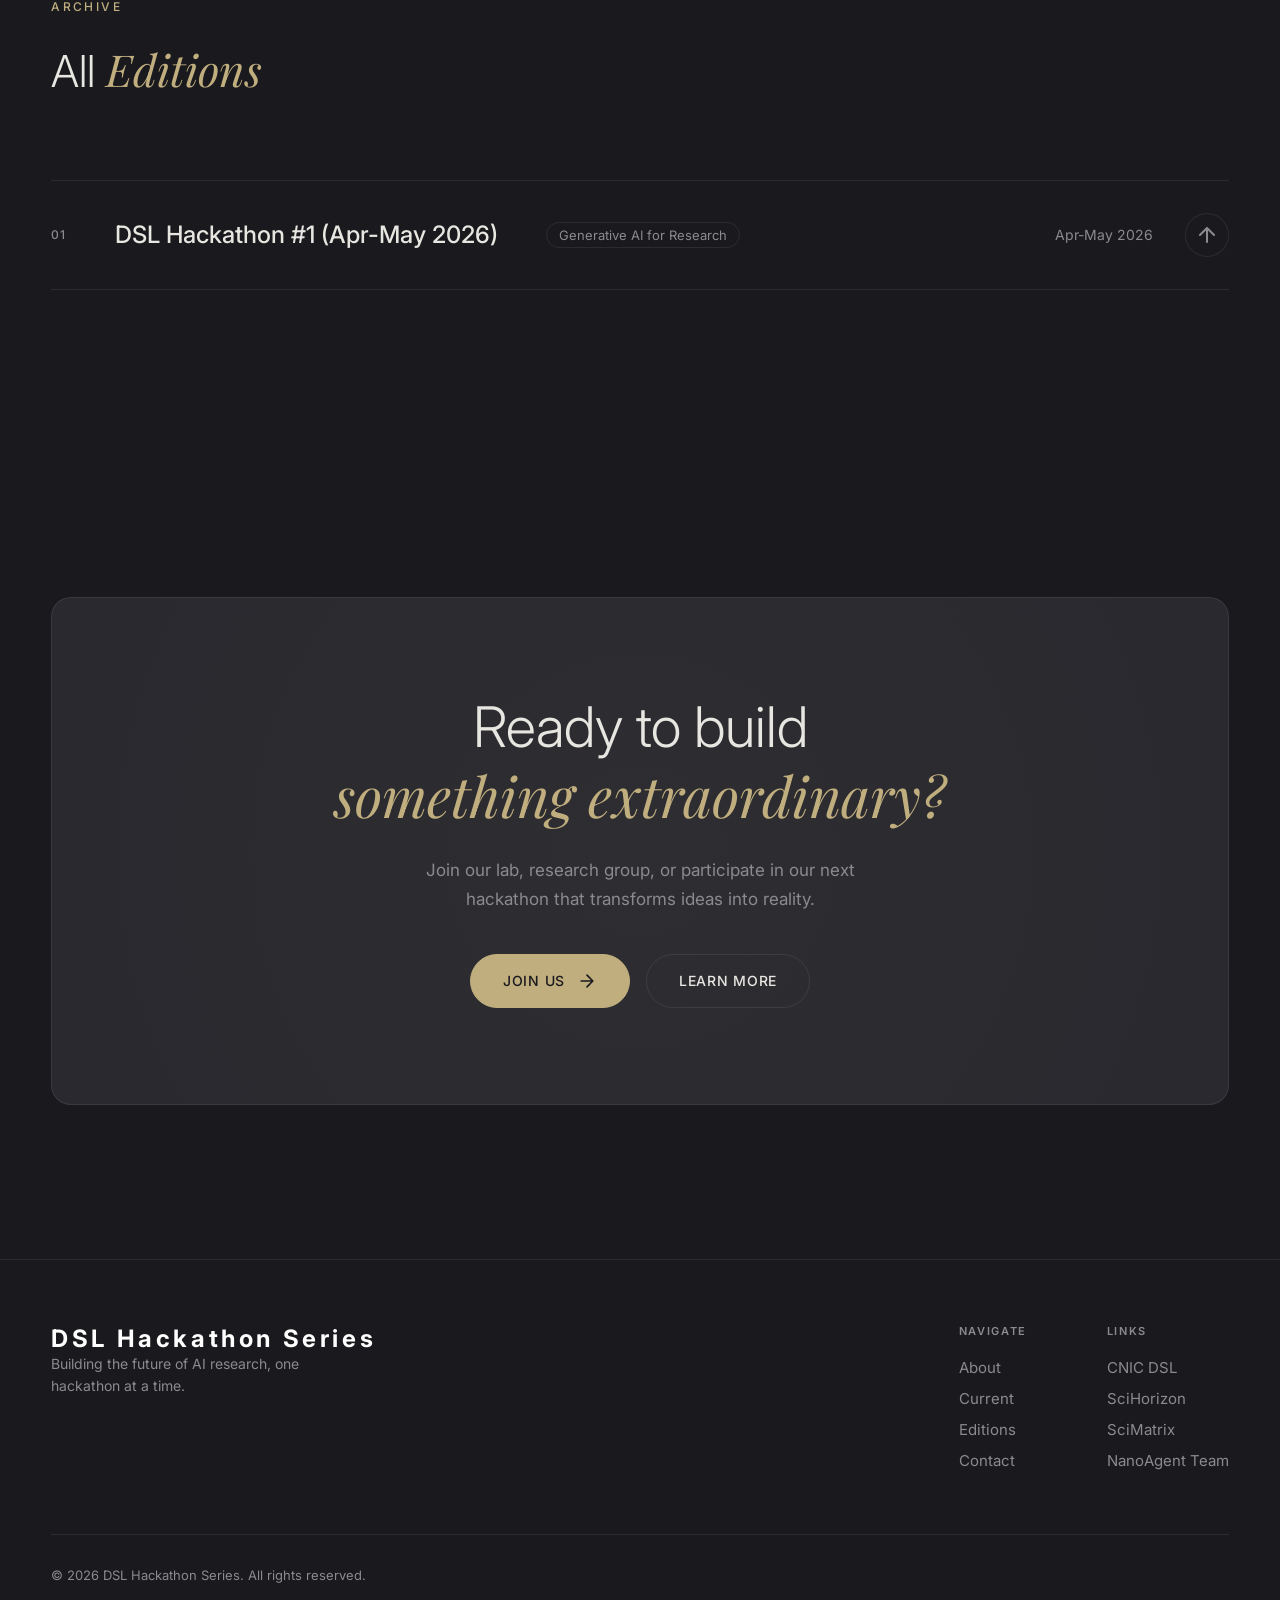
==== commit 842b85a7: "chore: 黑客松#1顺延至 May 05 并统一时间门禁 - README.md：标题与日期改为 Apr-May 2026 / April 20 — May 05 - index.html：Cur" ====
--- a/index.html
+++ b/index.html
@@ -217,7 +217,7 @@
           <div class="current__details reveal-up" style="--delay: 0.3s">
             <div class="current__detail">
               <span class="current__detail-label">Date</span>
-              <span class="current__detail-value">April 20 — May 03, 2026</span>
+              <span class="current__detail-value">April 20 — May 05, 2026</span>
             </div>
             <div class="current__detail">
               <span class="current__detail-label">Location</span>
